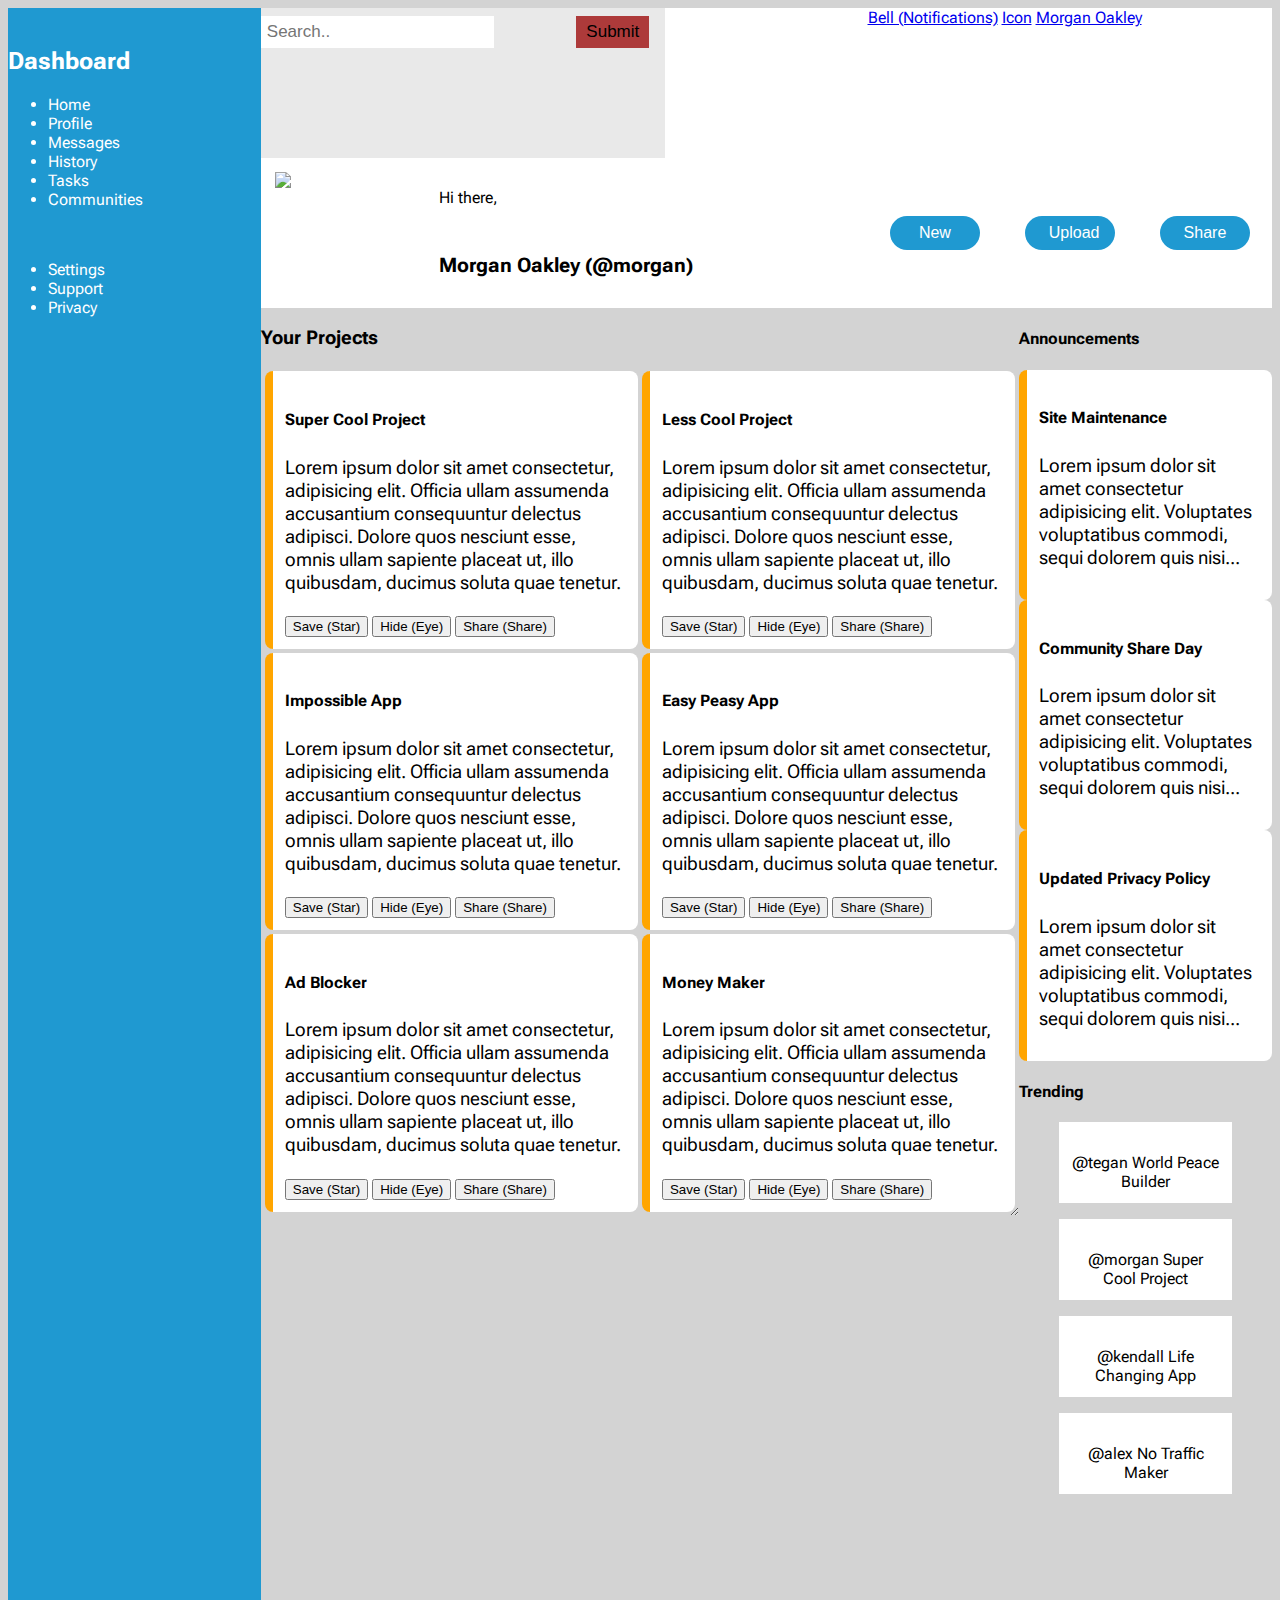
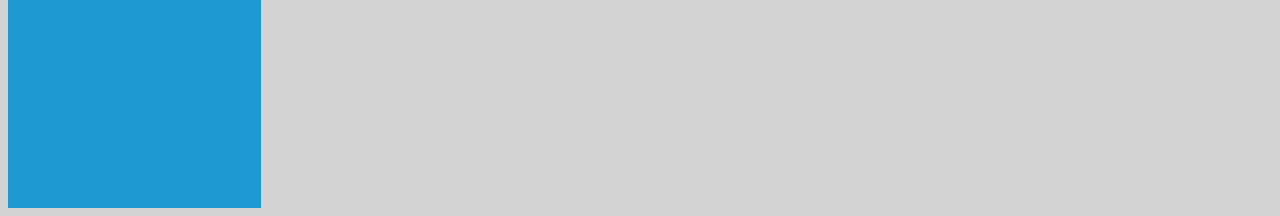
==== index.html @ 042ccbe4 "Add colors, some more grid placement, start final placement on header" ====
<!DOCTYPE html>
<html lang="en">
<head>
    <meta charset="UTF-8">
    <meta http-equiv="X-UA-Compatible" content="IE=edge">
    <meta name="viewport" content="width=device-width, initial-scale=1.0">
    <title>Document</title>
    <link rel="stylesheet" href="index.css">
</head>
<body class="container">
    <!-- <div class="container"> -->
        <nav class="nav nav-area">
            <img src="">
            <h2>Dashboard</h2>
            <ul>
                <li>Home</li>
                <li>Profile</li>
                <li>Messages</li>
                <li>History</li>
                <li>Tasks</li>
                <li>Communities</li>
            </ul>
            <br>
            <ul>
                <li>Settings</li>
                <li>Support</li>
                <li>Privacy</li>
            </ul>

        </nav>
        <header class="header-area">
                <div class="searchbar">
                    <form action="/action_page.php">
                        <input type="text" placeholder="Search.." name="search">
                        <button type="submit">Submit</button>
                    </form>
                </div>
                <div class="top-links">
                    <a class="active bell" href="#home">Bell (Notifications)</a>
                    <a class="profile-icon" href="#profile">Icon</a>
                    <a class="profile-name" href="#profile">Morgan Oakley</a>
                </div>
                <div class="user-info">
                    <img id="profile-pic" src="https://encrypted-tbn0.gstatic.com/images?q=tbn:ANd9GcRO4R8NUhWy8g_R76u5MQ1k25VVICcynHOOkg&usqp=CAU">
                    <p>Hi there,</p>
                    <h1>Morgan Oakley (@morgan)</h1>
                </div>
                <div class="post-buttons">
                    <button type="button" class="user-button">New</button>
                    <button type="button" class="user-button">Upload</button>
                    <button type="button" class="user-button">Share</button>
                </div>
        </header>
        <main class="main-area" >
            <h3>Your Projects</h3>
            <section class="projects-area">
                <article>
                    <h5>Super Cool Project</h5>
                    <p>Lorem ipsum dolor sit amet consectetur, adipisicing elit. Officia ullam 
                        assumenda accusantium consequuntur delectus adipisci. Dolore quos nesciunt 
                        esse, omnis ullam sapiente placeat ut, illo quibusdam, ducimus 
                        soluta quae tenetur.</p>
                        <div class="project-buttons">
                            <button type="button" class="save-button">Save (Star)</button>
                            <button type="button" class="hide-button">Hide (Eye)</button>
                            <button type="button" class="share-button">Share (Share)</button>
                        </div>
                </article> 
                <article>
                    <h5>Less Cool Project</h5>
                    <p>Lorem ipsum dolor sit amet consectetur, adipisicing elit. Officia ullam 
                        assumenda accusantium consequuntur delectus adipisci. Dolore quos nesciunt 
                        esse, omnis ullam sapiente placeat ut, illo quibusdam, ducimus 
                        soluta quae tenetur.</p>
                        <div class="project-buttons">
                            <button type="button" class="save-button">Save (Star)</button>
                            <button type="button" class="hide-button">Hide (Eye)</button>
                            <button type="button" class="share-button">Share (Share)</button>
                        </div>
                </article> 
                <article>
                    <h5>Impossible App</h5>
                    <p>Lorem ipsum dolor sit amet consectetur, adipisicing elit. Officia ullam 
                        assumenda accusantium consequuntur delectus adipisci. Dolore quos nesciunt 
                        esse, omnis ullam sapiente placeat ut, illo quibusdam, ducimus 
                        soluta quae tenetur.</p>
                        <div class="project-buttons">
                            <button type="button" class="save-button">Save (Star)</button>
                            <button type="button" class="hide-button">Hide (Eye)</button>
                            <button type="button" class="share-button">Share (Share)</button>
                        </div>
                </article> 
                <article>
                    <h5>Easy Peasy App</h5>
                    <p>Lorem ipsum dolor sit amet consectetur, adipisicing elit. Officia ullam 
                        assumenda accusantium consequuntur delectus adipisci. Dolore quos nesciunt 
                        esse, omnis ullam sapiente placeat ut, illo quibusdam, ducimus 
                        soluta quae tenetur.</p>
                        <div class="project-buttons">
                            <button type="button" class="save-button">Save (Star)</button>
                            <button type="button" class="hide-button">Hide (Eye)</button>
                            <button type="button" class="share-button">Share (Share)</button>
                        </div>
                </article> 
                <article>
                    <h5>Ad Blocker</h5>
                    <p>Lorem ipsum dolor sit amet consectetur, adipisicing elit. Officia ullam 
                        assumenda accusantium consequuntur delectus adipisci. Dolore quos nesciunt 
                        esse, omnis ullam sapiente placeat ut, illo quibusdam, ducimus 
                        soluta quae tenetur.</p>
                        <div class="project-buttons">
                            <button type="button" class="save-button">Save (Star)</button>
                            <button type="button" class="hide-button">Hide (Eye)</button>
                            <button type="button" class="share-button">Share (Share)</button>
                        </div>
                </article> 
                <article>
                    <h5>Money Maker</h5>
                    <p>Lorem ipsum dolor sit amet consectetur, adipisicing elit. Officia ullam 
                        assumenda accusantium consequuntur delectus adipisci. Dolore quos nesciunt 
                        esse, omnis ullam sapiente placeat ut, illo quibusdam, ducimus 
                        soluta quae tenetur.</p>
                        <div class="project-buttons">
                            <button type="button" class="save-button">Save (Star)</button>
                            <button type="button" class="hide-button">Hide (Eye)</button>
                            <button type="button" class="share-button">Share (Share)</button>
                        </div>
                </article> 
            </section>
        </main>
        <section class="media-area">
            <h4>Announcements</h4>
            <section class="announcements-area">
                <article>
                    <h5>Site Maintenance</h5>
                    <p>Lorem ipsum dolor sit amet consectetur adipisicing elit. 
                        Voluptates voluptatibus commodi, sequi dolorem quis nisi...</p>
                </article>
                <article>
                    <h5>Community Share Day</h5>
                    <p>Lorem ipsum dolor sit amet consectetur adipisicing elit. 
                        Voluptates voluptatibus commodi, sequi dolorem quis nisi...</p>
                </article>
                <article>
                    <h5>Updated Privacy Policy</h5>
                    <p>Lorem ipsum dolor sit amet consectetur adipisicing elit. 
                        Voluptates voluptatibus commodi, sequi dolorem quis nisi...</p>
                </article>
            </section>
            <h4>Trending</h4>
            <section class="trending-area">
                <figure>
                    <img src="https://hips.hearstapps.com/hmg-prod/images/dog-puppy-on-garden-royalty-free-image-1586966191.jpg?crop=0.752xw:1.00xh;0.175xw,0&resize=1200:*" alt="" style="width:50%">
                    <figcaption>@tegan World Peace Builder</figcaption>
                </figure>
                <figure>
                    <img src="https://hips.hearstapps.com/hmg-prod/images/dog-puppy-on-garden-royalty-free-image-1586966191.jpg?crop=0.752xw:1.00xh;0.175xw,0&resize=1200:*" alt="" style="width:50%">
                    <figcaption>@morgan Super Cool Project</figcaption>
                </figure>
                <figure>
                    <img src="https://hips.hearstapps.com/hmg-prod/images/dog-puppy-on-garden-royalty-free-image-1586966191.jpg?crop=0.752xw:1.00xh;0.175xw,0&resize=1200:*" alt="" style="width:50%">
                    <figcaption>@kendall Life Changing App</figcaption>
                </figure>
                <figure>
                    <img src="https://hips.hearstapps.com/hmg-prod/images/dog-puppy-on-garden-royalty-free-image-1586966191.jpg?crop=0.752xw:1.00xh;0.175xw,0&resize=1200:*" alt="" style="width:50%">
                    <figcaption>@alex No Traffic Maker</figcaption>
                </figure>
            </section>
        </section>
    <!-- </div> -->
    <!--Step 3: Nesting

    Taking it one section at a time, begin nesting child elements under the 
    parent elements in the HTML. 
    Remember that you can keep making grid containers within grid containers.
    In the searchbar, use more grids to lay out the navigation and branding sections.
    In the header, use more grids to lay out the search bar, user info and buttons.
    For the main-content, use more grids to lay out the projects, announcements and 
    trending items.
    Fill out some dummy content and placeholder images so you can position all of 
    your grid items.

Step 4: Gather Assets

    Once you have your grid layout complete you can either recreate the dashboard 
    example above or style your own design.
    Check out some color palettes from Tailwind.
    All of the icons and more can be downloaded as SVGs from Material Design Icons.
    Choose your own fonts! The design example uses Roboto, which is available with 
    Google fonts.

Step 5: Some Tips!

    When building the layout, apply background colors or borders to your 
    containers to help you visualize your grid.
    It’s up to you whether to use pixels, fr units or both for your grid tracks.
    This project does not have to be responsive, but if you’d like to you 
    can expand or shrink the project cards section when resizing the browser window.
    You don’t have to make a pixel perfect match with the design example. Consider this an 
    opportunity to practice your CSS skills with your own designs.
    Don’t forget to push your finished dashboard to GitHub. Use GitHub Pages 
    to publish it to the world!
-->
</body>
</html>
---- index.css ----
@import url('https://fonts.googleapis.com/css2?family=Roboto+Flex:wght@300&display=swap');

body {
    font-family: 'Roboto Flex', sans-serif;
    background-color: lightgrey;
}

.container {
    display: grid; /*inline-grid?*/
    grid-template: repeat(6, 1fr) / repeat(5, 1fr)
  }

.nav-area {
    background-color: rgb(31, 153, 209); 
    color: white;
    grid-column-start: 1;
    grid-column-end: 2;
    grid-row-start: 1;
    grid-row-end: 7;
}

.header-area {
    background-color: white;
    grid-column-start: 2;
    grid-column-end: 6;
    grid-row-start: 1;
    grid-row-end: 2;
    display: grid;
    grid-template: repeat(2, 150px) / repeat(5, 1fr)
}
.searchbar {
    grid-column-start: 1;
    grid-column-end: 3;
    grid-row-start: 1;
    grid-row-end: 2;
}

.top-links {
    grid-column-start: 4;
    grid-column-end: 6;
    grid-row-start: 1;
    grid-row-end: 2;
}

.user-info {
    grid-column-start: 1;
    grid-column-end: 4;
    grid-row-start: 2;
    grid-row-end: 3;
    gap: 14px;
    padding: 14px;
    display: inline-grid;
    grid-template: 1fr 1fr / 1fr 4fr
}

#profile-pic {
    width: 150px;
    height: auto;
    grid-row-start: 1;
    grid-row-end: 3
}

/* .user-info p {
    grid-column-start: 2;
    grid-row-end: 2
} */

h1 {
    font-size: 20px;
    grid-column-start: 2;
}

.post-buttons {
    display: grid;
    grid-template-columns: repeat(3, 1fr);
    grid-template-rows: auto;
    justify-items: center;
    align-items: center;
    grid-column-start: 4;
    grid-column-end: 6;
    grid-row-start: 2;
    grid-row-end: 3;
}

.main-area {
    /* background-color: lavender; */
    grid-column-start: 2;
    grid-column-end: 5;
    grid-row-start: 2;
    grid-row-end: 7;
}

.projects-area {
    resize: both;
    overflow: auto;
    display: grid;
    gap: 4px;
    padding: 4px;
    grid-template-rows: repeat(3, 1fr);
    grid-template-columns: repeat(2, 1fr);
}

.media-area {
    /* background-color: teal; */
    grid-column-start: 5;
    grid-column-end: 6;
    grid-row-start: 2;
    grid-row-end: 7;
}
  
/* .announcements-area {
    background-color: crimson;
}

.trending-area {
    background-color: darkorange;
} */

.user-button {
    display: inline-block;
    background-color: rgb(31, 153, 209);
    color: white; 
    border: none;
    padding: 8px 24px;
    width: 90px;
    text-align: center;
    font-size: 16px;
    border-radius: 25px;
}

article {
    background-color: white;
    text-align: left;
    border-left: orange solid 8px;
    color: black;
    border-radius: 8px;
    font-size: 1.2rem;
    padding: 12px;
  }

figure {
    background-color: white;
    text-align: center;
    color: black;
    /* font-family: sans-serif; */
    font-size: 1rem;
    padding: 12px;
}

.searchbar {
    overflow: hidden;
    background-color: #e9e9e9;
  }
  
  
  /* .searchbar .search-container {
    float: right;
  } */
  
  .searchbar input[type=text] {
    padding: 6px;
    margin-top: 8px;
    font-size: 17px;
    border: none;
  }
  
  .searchbar button {
    float: right;
    padding: 6px 10px;
    margin-top: 8px;
    margin-right: 16px;
    background: #ad3a3a;
    font-size: 17px;
    border: none;
    cursor: pointer;
  }
  
  .searchbar button:hover {
    background: #ccc;
  }
  
  @media screen and (max-width: 600px) {
    .searchbar {
      float: none;
    }
    .searchbar input[type=text], .searchbar button {
      float: none;
      display: block;
      text-align: left;
      width: 100%;
      margin: 0;
      padding: 14px;
    }
    .searchbar input[type=text] {
      border: 1px solid #ccc;  
    }
  }
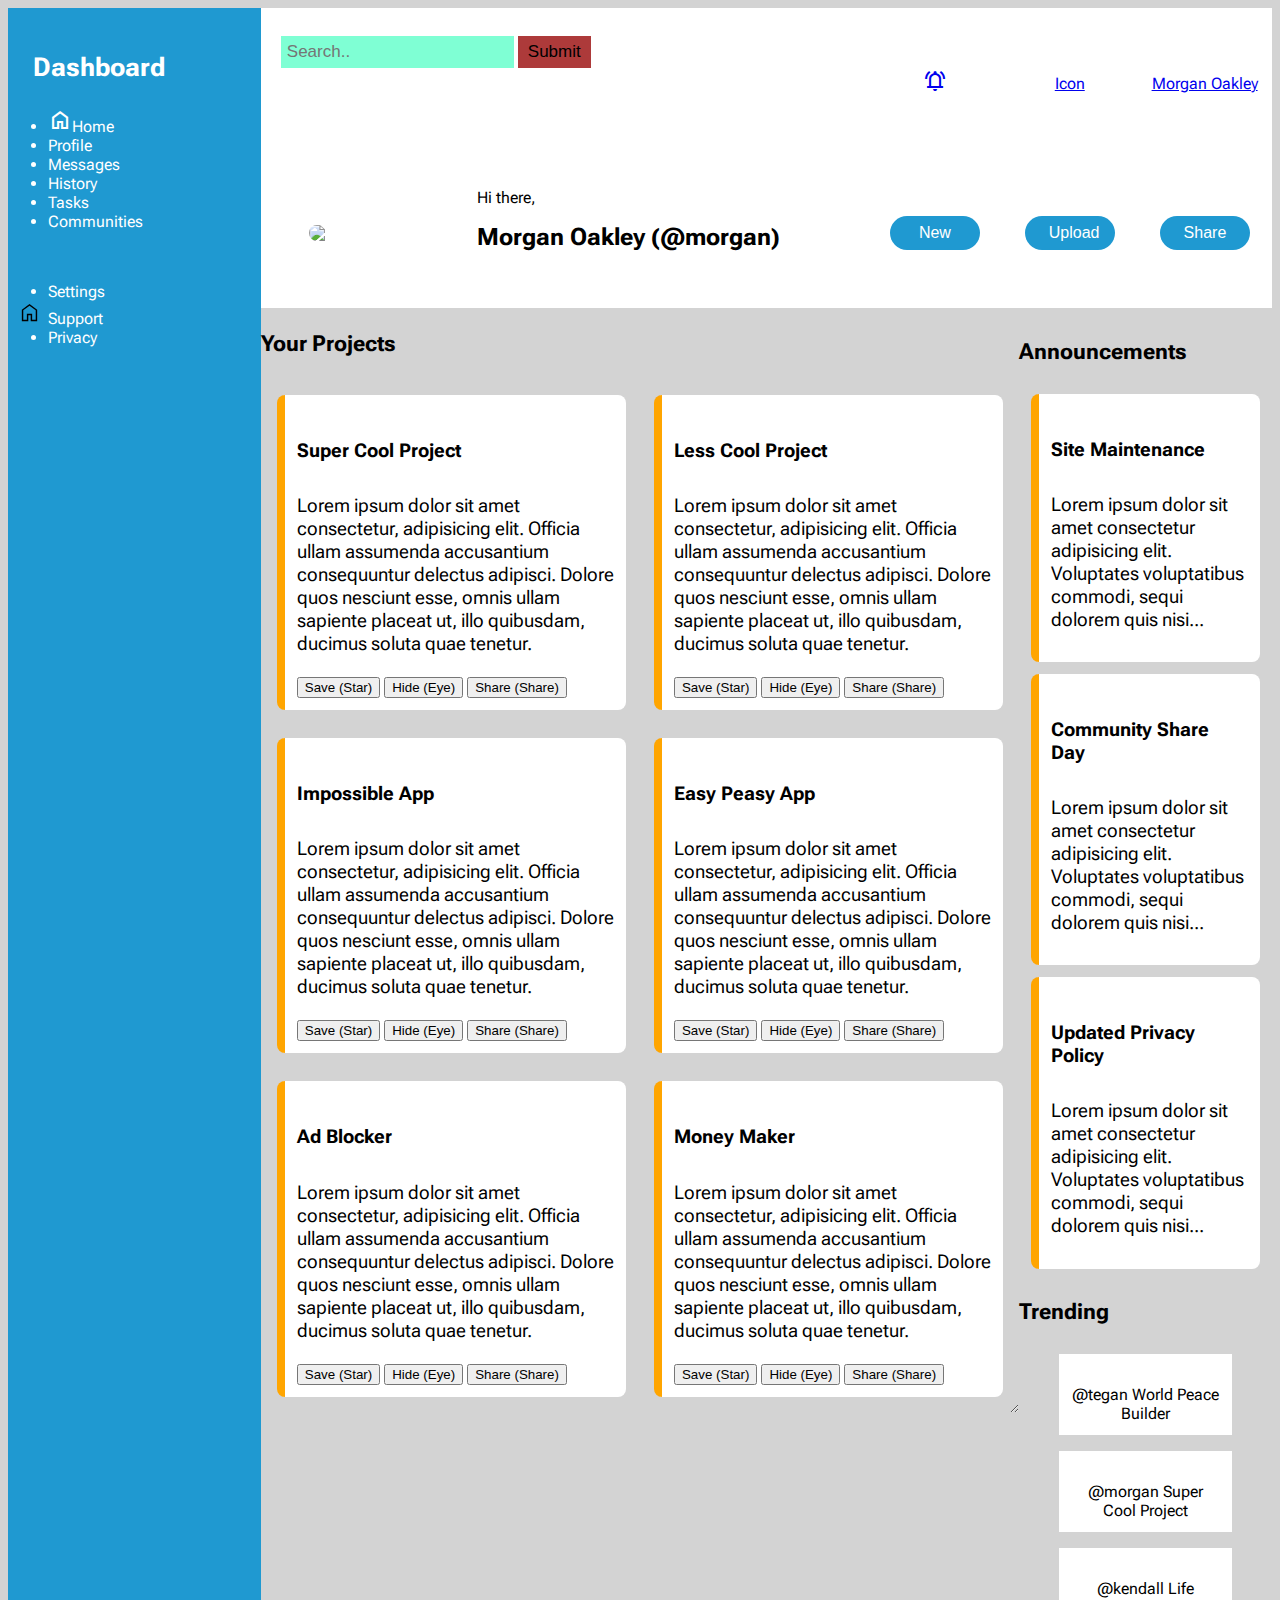
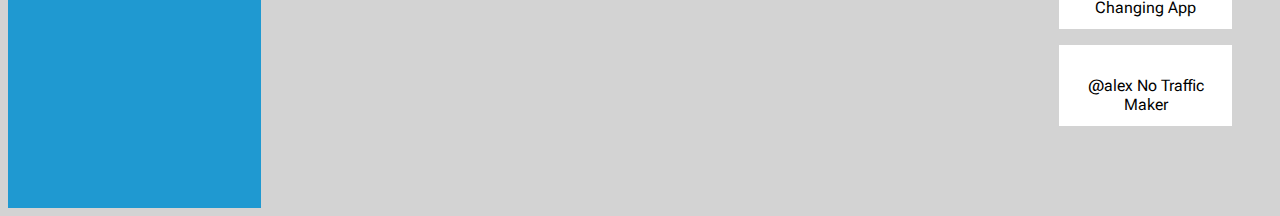
==== commit 6b34b4cd: "Finalize header layout, begin adding icons" ====
--- a/index.html
+++ b/index.html
@@ -6,14 +6,17 @@
     <meta name="viewport" content="width=device-width, initial-scale=1.0">
     <title>Document</title>
     <link rel="stylesheet" href="index.css">
+    <link rel="stylesheet" href="https://fonts.googleapis.com/css2?family=Material+Symbols+Outlined:opsz,wght,FILL,GRAD@48,400,1,0" />
 </head>
 <body class="container">
     <!-- <div class="container"> -->
         <nav class="nav nav-area">
             <img src="">
             <h2>Dashboard</h2>
-            <ul>
-                <li>Home</li>
+            <ul class="work">
+                <li><span class="material-symbols-outlined">
+                    home
+                    </span>Home</li>
                 <li>Profile</li>
                 <li>Messages</li>
                 <li>History</li>
@@ -21,7 +24,7 @@
                 <li>Communities</li>
             </ul>
             <br>
-            <ul>
+            <ul class="support">
                 <li>Settings</li>
                 <li>Support</li>
                 <li>Privacy</li>
@@ -29,27 +32,35 @@
 
         </nav>
         <header class="header-area">
+            <div class="top-header">
                 <div class="searchbar">
                     <form action="/action_page.php">
                         <input type="text" placeholder="Search.." name="search">
                         <button type="submit">Submit</button>
                     </form>
                 </div>
-                <div class="top-links">
-                    <a class="active bell" href="#home">Bell (Notifications)</a>
+                <div class="icons">
+                    <a class="active bell" href="#home"><span class="material-symbols-outlined">
+                        notifications_active
+                        </span></a>
                     <a class="profile-icon" href="#profile">Icon</a>
                     <a class="profile-name" href="#profile">Morgan Oakley</a>
                 </div>
+            </div>
+            <div class="bottom-header">
                 <div class="user-info">
                     <img id="profile-pic" src="https://encrypted-tbn0.gstatic.com/images?q=tbn:ANd9GcRO4R8NUhWy8g_R76u5MQ1k25VVICcynHOOkg&usqp=CAU">
-                    <p>Hi there,</p>
-                    <h1>Morgan Oakley (@morgan)</h1>
+                    <div class="greeting">
+                        <p>Hi there,</p>
+                        <h1>Morgan Oakley (@morgan)</h1>
+                    </div>
                 </div>
                 <div class="post-buttons">
                     <button type="button" class="user-button">New</button>
                     <button type="button" class="user-button">Upload</button>
                     <button type="button" class="user-button">Share</button>
                 </div>
+            </div>
         </header>
         <main class="main-area" >
             <h3>Your Projects</h3>
--- a/index.css
+++ b/index.css
@@ -1,93 +1,176 @@
 @import url('https://fonts.googleapis.com/css2?family=Roboto+Flex:wght@300&display=swap');
 
 body {
-    font-family: 'Roboto Flex', sans-serif;
-    background-color: lightgrey;
+  font-family: 'Roboto Flex', sans-serif;
+  background-color: lightgrey;
 }
 
 .container {
-    display: grid; /*inline-grid?*/
-    grid-template: repeat(6, 1fr) / repeat(5, 1fr)
+  display: grid; /*inline-grid?*/
+  grid-template: repeat(6, 1fr) / repeat(5, 1fr)
+}
+
+.nav-area {
+  background-color: rgb(31, 153, 209); 
+  color: white;
+  grid-column-start: 1;
+  grid-column-end: 2;
+  grid-row-start: 1;
+  grid-row-end: 7;
+}
+
+.work li:first-of-type {
+  list-style-type: disc;
+}
+
+.support li:nth-of-type(2) {
+  list-style-image: url("home_FILL0_wght400_GRAD0_opsz48.svg");
+}
+
+
+
+h2 {
+  font-size: 1.6rem;
+  padding: 10px;
+  margin: 15px;
+}
+
+
+.header-area {
+  background-color: white;
+  grid-column-start: 2;
+  grid-column-end: 6;
+  grid-row-start: 1;
+  grid-row-end: 2;
+  display: grid;
+  grid-template: repeat(2, 150px) / repeat(5, 1fr)
+}
+
+.top-header {
+  grid-column-start: 1;
+  grid-column-end: 6;
+  grid-row-start: 1;
+  grid-row-end: 2;
+  display: grid;
+  grid-template: 150px / 3fr 2fr
+}
+
+.searchbar {
+  grid-column-start: 1;
+  grid-column-end: 2;
+  grid-row-start: 1;
+  grid-row-end: 2;
+  padding: 20px;
+  overflow: hidden;
+ }
+
+.icons {
+  grid-column-start: 2;
+  grid-column-end: 3;
+  grid-row-start: 1;
+  grid-row-end: 2;
+  display: grid;
+  grid-template-columns: repeat(3, 1fr);
+  justify-items: center;
+  align-items: center;
+}
+
+.searchbar input[type=text] {
+  padding: 6px;
+  margin-top: 8px;
+  font-size: 17px;
+  background-color: aquamarine;
+  border: none;
+}
+
+.searchbar button {
+  padding: 6px 10px;
+  margin-top: 8px;
+  margin-right: 16px;
+  background: #ad3a3a;
+  font-size: 17px;
+  border: none;
+  cursor: pointer;
+}
+
+.searchbar button:hover {
+  background: #ccc;
+}
+
+@media screen and (max-width: 600px) {
+  .searchbar {
+    float: none;
   }
-
-.nav-area {
-    background-color: rgb(31, 153, 209); 
-    color: white;
-    grid-column-start: 1;
-    grid-column-end: 2;
-    grid-row-start: 1;
-    grid-row-end: 7;
-}
-
-.header-area {
-    background-color: white;
+  .searchbar input[type=text], .searchbar button {
+    float: none;
+    display: block;
+    text-align: left;
+    width: 100%;
+    margin: 0;
+    padding: 14px;
+  }
+  .searchbar input[type=text] {
+    border: 1px solid #ccc;  
+  }
+}
+
+.bottom-header {
+  grid-column-start: 1;
+  grid-column-end: 6;
+  grid-row-start: 2;
+  grid-row-end: 3;
+  display: grid;
+  grid-template: 150px / 3fr 2fr
+}
+
+.user-info {
+  grid-column-start: 1;
+  grid-column-end: 2;
+  grid-row-start: 1;
+  grid-row-end: 2;
+  gap: 14px;
+  padding: 14px;
+  display: inline-grid;
+  grid-template: 1fr / 1fr 2fr
+}
+
+#profile-pic {
+  justify-self: center;
+  align-self: center;
+  width: 120px;
+  height: auto;
+  border-radius: 60px;
+}
+
+.greeting {
+  grid-column-start: 2;
+}
+
+h1 {
+    font-size: 1.5rem;
     grid-column-start: 2;
-    grid-column-end: 6;
-    grid-row-start: 1;
-    grid-row-end: 2;
-    display: grid;
-    grid-template: repeat(2, 150px) / repeat(5, 1fr)
-}
-.searchbar {
-    grid-column-start: 1;
-    grid-column-end: 3;
-    grid-row-start: 1;
-    grid-row-end: 2;
-}
-
-.top-links {
-    grid-column-start: 4;
-    grid-column-end: 6;
-    grid-row-start: 1;
-    grid-row-end: 2;
-}
-
-.user-info {
-    grid-column-start: 1;
-    grid-column-end: 4;
-    grid-row-start: 2;
-    grid-row-end: 3;
-    gap: 14px;
-    padding: 14px;
-    display: inline-grid;
-    grid-template: 1fr 1fr / 1fr 4fr
-}
-
-#profile-pic {
-    width: 150px;
-    height: auto;
-    grid-row-start: 1;
-    grid-row-end: 3
-}
-
-/* .user-info p {
-    grid-column-start: 2;
-    grid-row-end: 2
-} */
-
-h1 {
-    font-size: 20px;
-    grid-column-start: 2;
 }
 
 .post-buttons {
-    display: grid;
-    grid-template-columns: repeat(3, 1fr);
-    grid-template-rows: auto;
-    justify-items: center;
-    align-items: center;
-    grid-column-start: 4;
-    grid-column-end: 6;
-    grid-row-start: 2;
-    grid-row-end: 3;
+  grid-column-start: 2;
+  grid-column-end: 3;
+  grid-row-start: 1;
+  grid-row-end: 2;
+  display: grid;
+  grid-template-columns: repeat(3, 1fr);
+  justify-items: center;
+  align-items: center;
 }
 
 .main-area {
-    /* background-color: lavender; */
     grid-column-start: 2;
     grid-column-end: 5;
     grid-row-start: 2;
     grid-row-end: 7;
+}
+
+h3 {
+  font-size: 1.4rem;
 }
 
 .projects-area {
@@ -101,21 +184,12 @@
 }
 
 .media-area {
-    /* background-color: teal; */
     grid-column-start: 5;
     grid-column-end: 6;
     grid-row-start: 2;
     grid-row-end: 7;
 }
   
-/* .announcements-area {
-    background-color: crimson;
-}
-
-.trending-area {
-    background-color: darkorange;
-} */
-
 .user-button {
     display: inline-block;
     background-color: rgb(31, 153, 209);
@@ -136,62 +210,21 @@
     border-radius: 8px;
     font-size: 1.2rem;
     padding: 12px;
-  }
+    margin: 12px;
+}
+
+h5 {
+  font-size: 1.2rem;
+}
 
 figure {
     background-color: white;
     text-align: center;
     color: black;
-    /* font-family: sans-serif; */
     font-size: 1rem;
     padding: 12px;
 }
 
-.searchbar {
-    overflow: hidden;
-    background-color: #e9e9e9;
-  }
-  
-  
-  /* .searchbar .search-container {
-    float: right;
-  } */
-  
-  .searchbar input[type=text] {
-    padding: 6px;
-    margin-top: 8px;
-    font-size: 17px;
-    border: none;
-  }
-  
-  .searchbar button {
-    float: right;
-    padding: 6px 10px;
-    margin-top: 8px;
-    margin-right: 16px;
-    background: #ad3a3a;
-    font-size: 17px;
-    border: none;
-    cursor: pointer;
-  }
-  
-  .searchbar button:hover {
-    background: #ccc;
-  }
-  
-  @media screen and (max-width: 600px) {
-    .searchbar {
-      float: none;
-    }
-    .searchbar input[type=text], .searchbar button {
-      float: none;
-      display: block;
-      text-align: left;
-      width: 100%;
-      margin: 0;
-      padding: 14px;
-    }
-    .searchbar input[type=text] {
-      border: 1px solid #ccc;  
-    }
-  }+h4 {
+  font-size: 1.4rem;
+}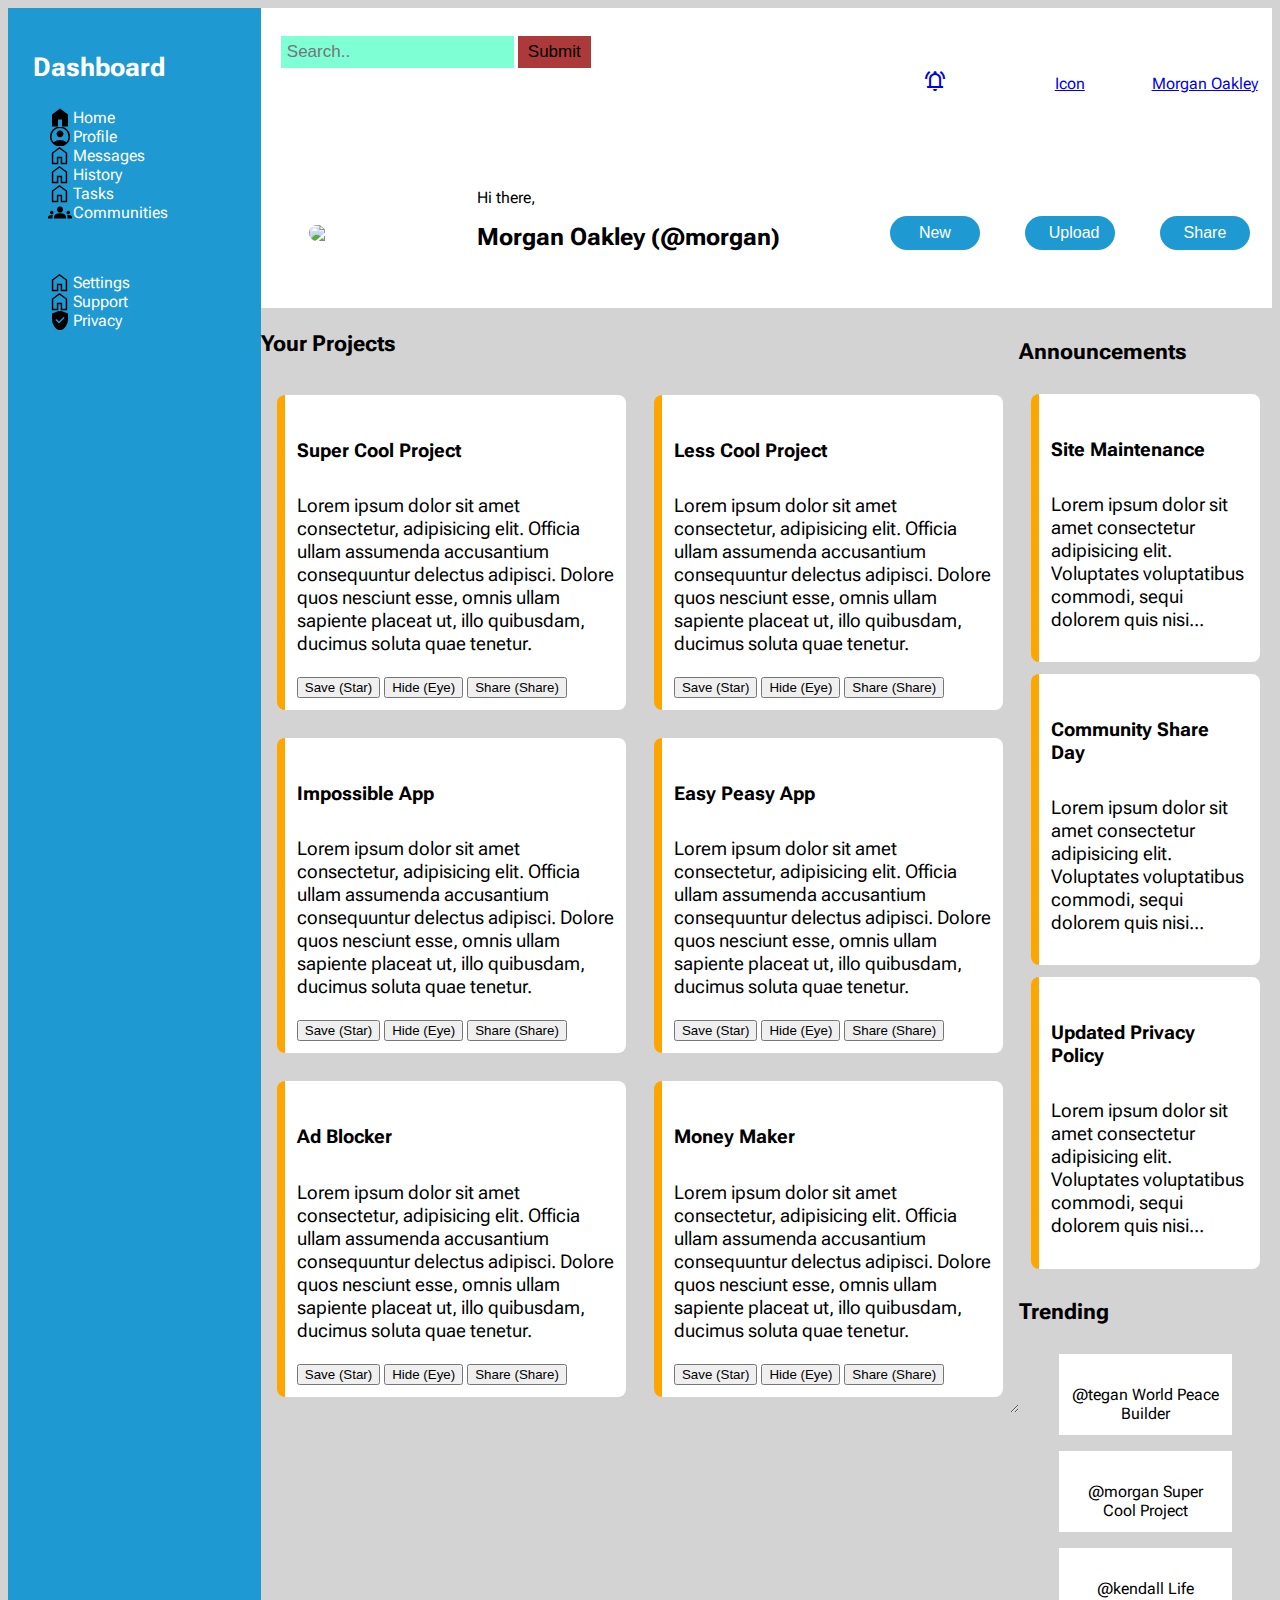
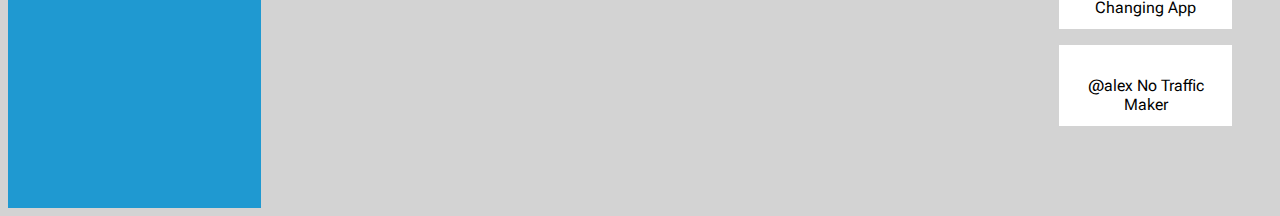
==== commit cfb75734: "Add icons for nav area" ====
--- a/index.html
+++ b/index.html
@@ -14,9 +14,7 @@
             <img src="">
             <h2>Dashboard</h2>
             <ul class="work">
-                <li><span class="material-symbols-outlined">
-                    home
-                    </span>Home</li>
+                <li>Home</li>
                 <li>Profile</li>
                 <li>Messages</li>
                 <li>History</li>
--- a/index.css
+++ b/index.css
@@ -19,15 +19,46 @@
   grid-row-end: 7;
 }
 
+li {
+  list-style-type: none;
+  padding-left: 25px;
+}
+
 .work li:first-of-type {
-  list-style-type: disc;
+  background: url("Assets/Home.svg") left center no-repeat;
+}
+
+.work li:nth-of-type(2) {
+  background: url("Assets/Account-Circle.svg") left center no-repeat;
+}
+
+.work li:nth-of-type(3) {
+  background: url("home_FILL0_wght400_GRAD0_opsz48.svg") left center no-repeat;
+}
+
+.work li:nth-of-type(4) {
+  background: url("home_FILL0_wght400_GRAD0_opsz48.svg") left center no-repeat;
+}
+
+.work li:nth-of-type(5) {
+  background: url("home_FILL0_wght400_GRAD0_opsz48.svg") left center no-repeat;
+}
+
+.work li:nth-of-type(6) {
+  background: url("Assets/Groups.svg") left center no-repeat;
+}
+
+.support li:first-of-type {
+  background: url("home_FILL0_wght400_GRAD0_opsz48.svg") left center no-repeat;
 }
 
 .support li:nth-of-type(2) {
-  list-style-image: url("home_FILL0_wght400_GRAD0_opsz48.svg");
-}
-
-
+  background: url("home_FILL0_wght400_GRAD0_opsz48.svg") left center no-repeat;
+}
+
+.support li:nth-of-type(3) {
+  background: url("Assets/Verified-User.svg") left center no-repeat;
+}
 
 h2 {
   font-size: 1.6rem;
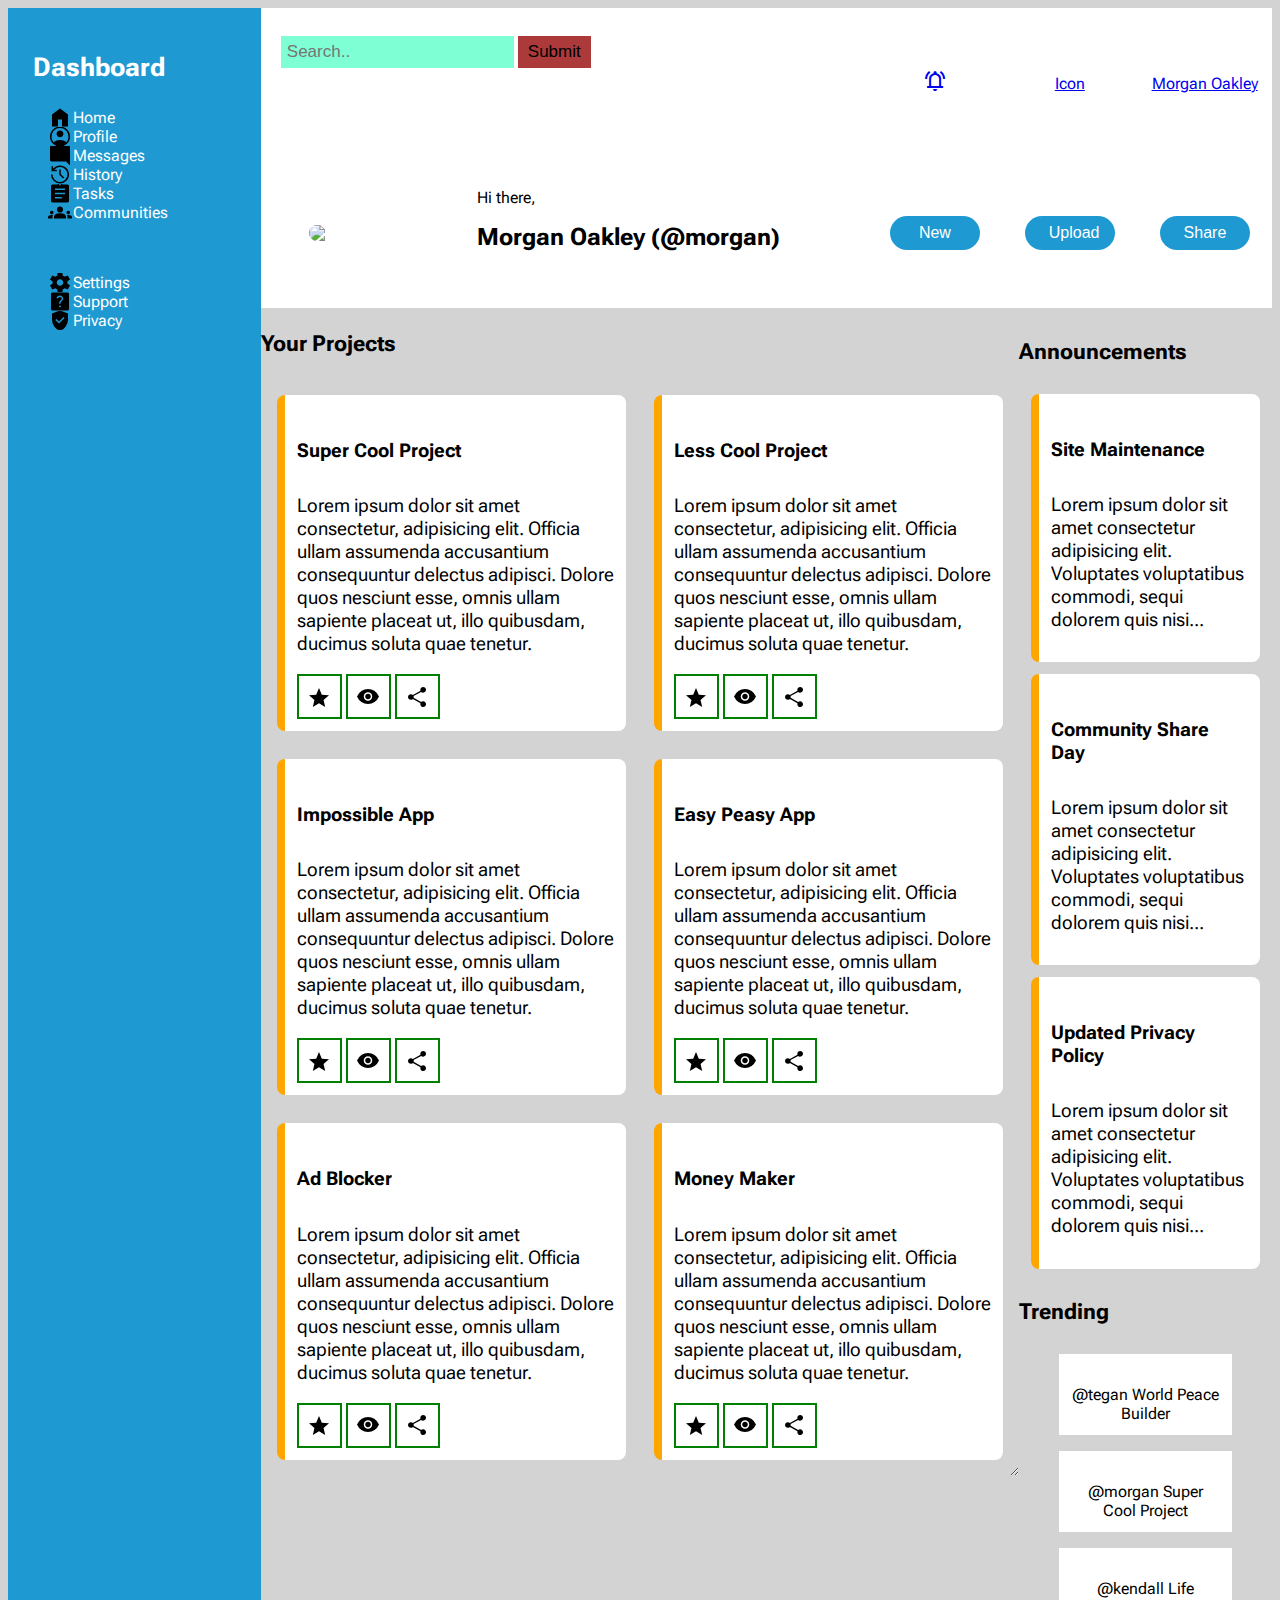
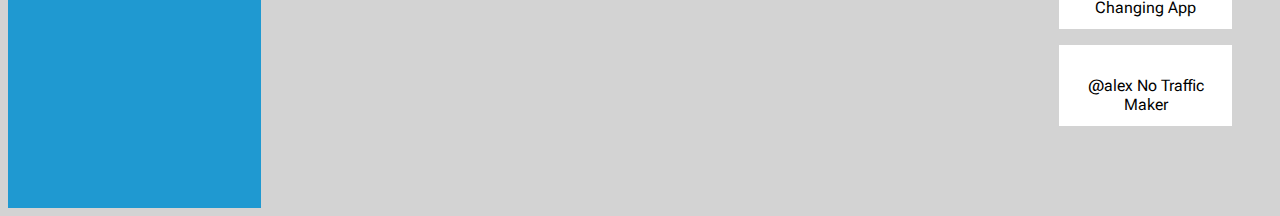
==== commit 0a3c301e: "Add all icons" ====
--- a/index.html
+++ b/index.html
@@ -70,9 +70,9 @@
                         esse, omnis ullam sapiente placeat ut, illo quibusdam, ducimus 
                         soluta quae tenetur.</p>
                         <div class="project-buttons">
-                            <button type="button" class="save-button">Save (Star)</button>
-                            <button type="button" class="hide-button">Hide (Eye)</button>
-                            <button type="button" class="share-button">Share (Share)</button>
+                            <button type="button" class="save-button"></button>
+                            <button type="button" class="hide-button"></button>
+                            <button type="button" class="share-button"></button>
                         </div>
                 </article> 
                 <article>
@@ -82,9 +82,9 @@
                         esse, omnis ullam sapiente placeat ut, illo quibusdam, ducimus 
                         soluta quae tenetur.</p>
                         <div class="project-buttons">
-                            <button type="button" class="save-button">Save (Star)</button>
-                            <button type="button" class="hide-button">Hide (Eye)</button>
-                            <button type="button" class="share-button">Share (Share)</button>
+                            <button type="button" class="save-button"></button>
+                            <button type="button" class="hide-button"></button>
+                            <button type="button" class="share-button"></button>
                         </div>
                 </article> 
                 <article>
@@ -94,9 +94,9 @@
                         esse, omnis ullam sapiente placeat ut, illo quibusdam, ducimus 
                         soluta quae tenetur.</p>
                         <div class="project-buttons">
-                            <button type="button" class="save-button">Save (Star)</button>
-                            <button type="button" class="hide-button">Hide (Eye)</button>
-                            <button type="button" class="share-button">Share (Share)</button>
+                            <button type="button" class="save-button"></button>
+                            <button type="button" class="hide-button"></button>
+                            <button type="button" class="share-button"></button>
                         </div>
                 </article> 
                 <article>
@@ -106,9 +106,9 @@
                         esse, omnis ullam sapiente placeat ut, illo quibusdam, ducimus 
                         soluta quae tenetur.</p>
                         <div class="project-buttons">
-                            <button type="button" class="save-button">Save (Star)</button>
-                            <button type="button" class="hide-button">Hide (Eye)</button>
-                            <button type="button" class="share-button">Share (Share)</button>
+                            <button type="button" class="save-button"></button>
+                            <button type="button" class="hide-button"></button>
+                            <button type="button" class="share-button"></button>
                         </div>
                 </article> 
                 <article>
@@ -118,9 +118,9 @@
                         esse, omnis ullam sapiente placeat ut, illo quibusdam, ducimus 
                         soluta quae tenetur.</p>
                         <div class="project-buttons">
-                            <button type="button" class="save-button">Save (Star)</button>
-                            <button type="button" class="hide-button">Hide (Eye)</button>
-                            <button type="button" class="share-button">Share (Share)</button>
+                            <button type="button" class="save-button"></button>
+                            <button type="button" class="hide-button"></button>
+                            <button type="button" class="share-button"></button>
                         </div>
                 </article> 
                 <article>
@@ -130,9 +130,9 @@
                         esse, omnis ullam sapiente placeat ut, illo quibusdam, ducimus 
                         soluta quae tenetur.</p>
                         <div class="project-buttons">
-                            <button type="button" class="save-button">Save (Star)</button>
-                            <button type="button" class="hide-button">Hide (Eye)</button>
-                            <button type="button" class="share-button">Share (Share)</button>
+                            <button type="button" class="save-button"></button>
+                            <button type="button" class="hide-button"></button>
+                            <button type="button" class="share-button"></button>
                         </div>
                 </article> 
             </section>
--- a/index.css
+++ b/index.css
@@ -33,15 +33,15 @@
 }
 
 .work li:nth-of-type(3) {
-  background: url("home_FILL0_wght400_GRAD0_opsz48.svg") left center no-repeat;
+  background: url("Assets/Messages.svg") left center no-repeat;
 }
 
 .work li:nth-of-type(4) {
-  background: url("home_FILL0_wght400_GRAD0_opsz48.svg") left center no-repeat;
+  background: url("Assets/History.svg") left center no-repeat;
 }
 
 .work li:nth-of-type(5) {
-  background: url("home_FILL0_wght400_GRAD0_opsz48.svg") left center no-repeat;
+  background: url("Assets/Assignment.svg") left center no-repeat;
 }
 
 .work li:nth-of-type(6) {
@@ -49,15 +49,40 @@
 }
 
 .support li:first-of-type {
-  background: url("home_FILL0_wght400_GRAD0_opsz48.svg") left center no-repeat;
+  background: url("Assets/Settings.svg") left center no-repeat;
 }
 
 .support li:nth-of-type(2) {
-  background: url("home_FILL0_wght400_GRAD0_opsz48.svg") left center no-repeat;
+  background: url("Assets/HelpCenter.svg") left center no-repeat;
 }
 
 .support li:nth-of-type(3) {
   background: url("Assets/Verified-User.svg") left center no-repeat;
+}
+
+.project-buttons > button {
+  border: green solid 2px;
+  padding: 20px;
+  width: 45px;
+  height: 45px;
+}
+
+.save-button {
+  background-color: rgb(31, 153, 209);
+  color: white; 
+  background: url("Assets/Star.svg") center no-repeat;
+}
+
+.hide-button {
+  background-color: rgb(31, 153, 209);
+  color: white; 
+  background: url("Assets/Eye.svg") center no-repeat;
+}
+
+.share-button {
+  background-color: rgb(31, 153, 209);
+  color: white; 
+  background: url("Assets/Share1.svg") center no-repeat;
 }
 
 h2 {
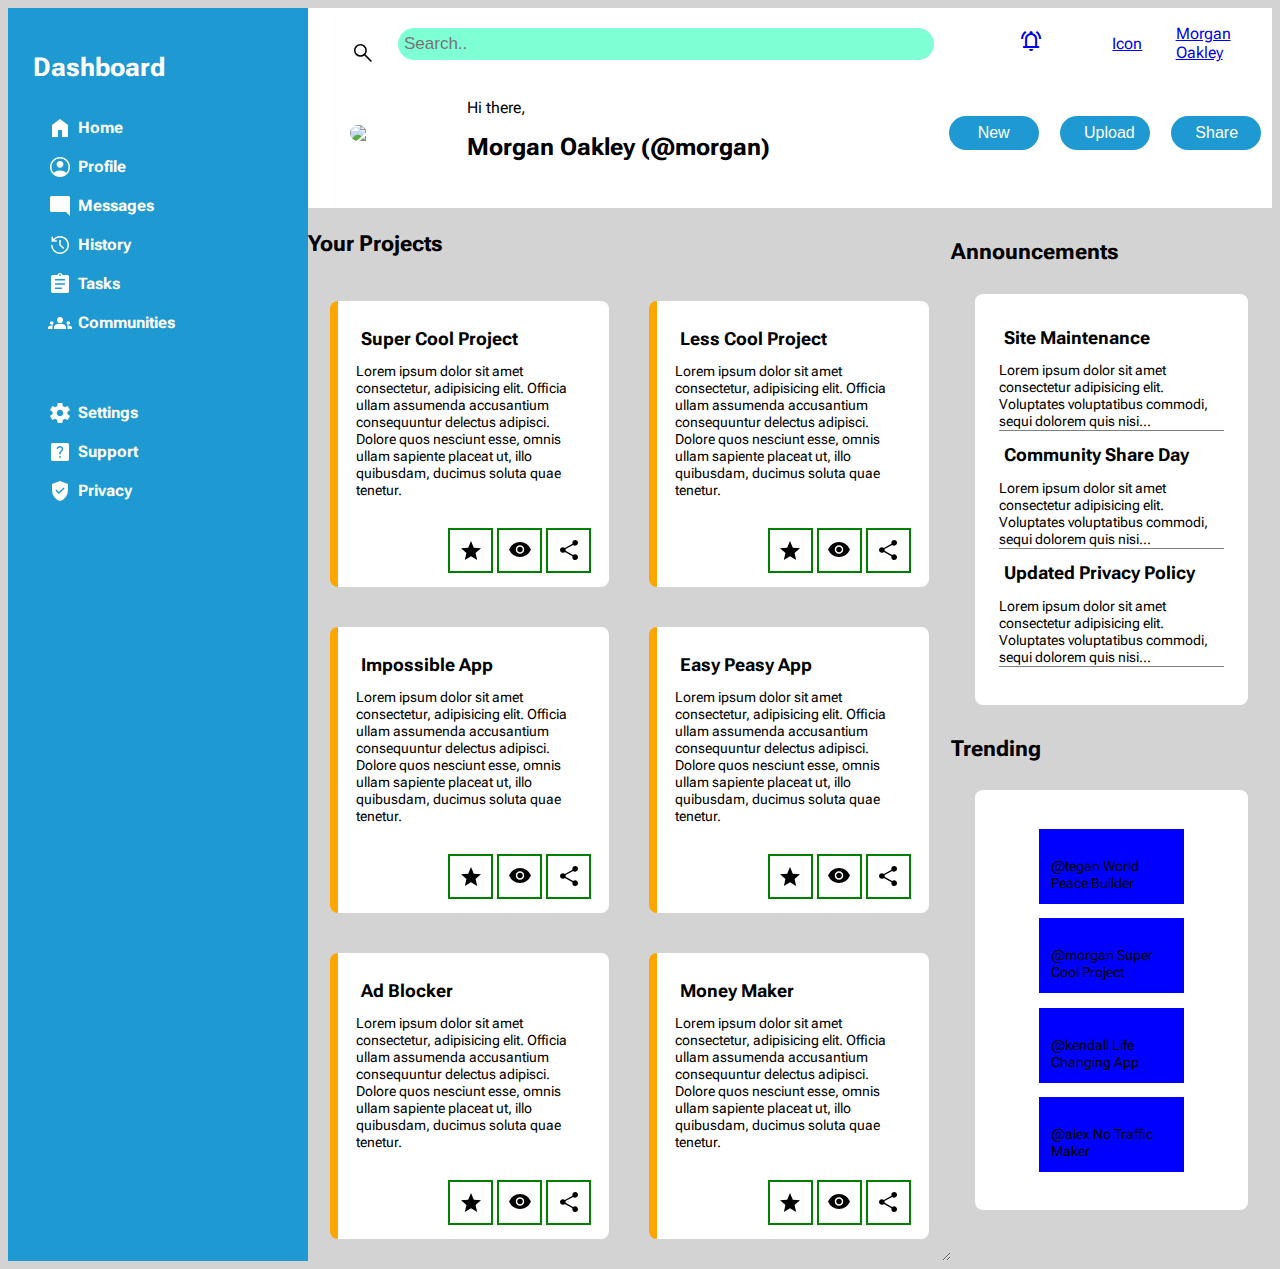
==== commit d908426d: "Format Dashboard, Header, and Announcements" ====
--- a/index.html
+++ b/index.html
@@ -34,7 +34,7 @@
                 <div class="searchbar">
                     <form action="/action_page.php">
                         <input type="text" placeholder="Search.." name="search">
-                        <button type="submit">Submit</button>
+                        <button type="submit"></button>
                     </form>
                 </div>
                 <div class="icons">
@@ -140,21 +140,15 @@
         <section class="media-area">
             <h4>Announcements</h4>
             <section class="announcements-area">
-                <article>
                     <h5>Site Maintenance</h5>
                     <p>Lorem ipsum dolor sit amet consectetur adipisicing elit. 
                         Voluptates voluptatibus commodi, sequi dolorem quis nisi...</p>
-                </article>
-                <article>
                     <h5>Community Share Day</h5>
                     <p>Lorem ipsum dolor sit amet consectetur adipisicing elit. 
                         Voluptates voluptatibus commodi, sequi dolorem quis nisi...</p>
-                </article>
-                <article>
                     <h5>Updated Privacy Policy</h5>
                     <p>Lorem ipsum dolor sit amet consectetur adipisicing elit. 
                         Voluptates voluptatibus commodi, sequi dolorem quis nisi...</p>
-                </article>
             </section>
             <h4>Trending</h4>
             <section class="trending-area">
@@ -179,15 +173,9 @@
     <!-- </div> -->
     <!--Step 3: Nesting
 
-    Taking it one section at a time, begin nesting child elements under the 
-    parent elements in the HTML. 
     Remember that you can keep making grid containers within grid containers.
     In the searchbar, use more grids to lay out the navigation and branding sections.
     In the header, use more grids to lay out the search bar, user info and buttons.
-    For the main-content, use more grids to lay out the projects, announcements and 
-    trending items.
-    Fill out some dummy content and placeholder images so you can position all of 
-    your grid items.
 
 Step 4: Gather Assets
 
@@ -195,8 +183,6 @@
     example above or style your own design.
     Check out some color palettes from Tailwind.
     All of the icons and more can be downloaded as SVGs from Material Design Icons.
-    Choose your own fonts! The design example uses Roboto, which is available with 
-    Google fonts.
 
 Step 5: Some Tips!
 
--- a/index.css
+++ b/index.css
@@ -7,21 +7,23 @@
 
 .container {
   display: grid; /*inline-grid?*/
-  grid-template: repeat(6, 1fr) / repeat(5, 1fr)
+  grid-template: 200px auto / 300px 2fr 1fr
+  /*repeat(6, 1fr) / repeat(5, 1fr)*/
 }
 
 .nav-area {
   background-color: rgb(31, 153, 209); 
   color: white;
-  grid-column-start: 1;
-  grid-column-end: 2;
-  grid-row-start: 1;
-  grid-row-end: 7;
+  /* grid-column-start: 1;
+  grid-column-end: 2; */
+  grid-row-start: 1;
+  grid-row-end: 3; 
 }
 
 li {
   list-style-type: none;
-  padding-left: 25px;
+  font-weight: bold;
+  padding: 10px 0px 10px 30px;
 }
 
 .work li:first-of-type {
@@ -58,6 +60,10 @@
 
 .support li:nth-of-type(3) {
   background: url("Assets/Verified-User.svg") left center no-repeat;
+}
+
+.project-buttons {
+  float: right;
 }
 
 .project-buttons > button {
@@ -95,20 +101,29 @@
 .header-area {
   background-color: white;
   grid-column-start: 2;
-  grid-column-end: 6;
-  grid-row-start: 1;
-  grid-row-end: 2;
-  display: grid;
-  grid-template: repeat(2, 150px) / repeat(5, 1fr)
+  grid-column-end: 4;
+  display: grid;
+  grid-template: 60px 140px / 3fr 2fr
 }
 
 .top-header {
   grid-column-start: 1;
-  grid-column-end: 6;
-  grid-row-start: 1;
-  grid-row-end: 2;
-  display: grid;
-  grid-template: 150px / 3fr 2fr
+  grid-column-end: 3;
+  grid-row-start: 1;
+  grid-row-end: 2;
+  display: grid;
+  grid-template: 70px / 7fr 3fr
+}
+
+.icons {
+  grid-column-start: 2;
+  grid-column-end: 3;
+  grid-row-start: 1;
+  grid-row-end: 2;
+  display: grid;
+  grid-template-columns: repeat(3, 1fr);
+  justify-items: center;
+  align-items: center;
 }
 
 .searchbar {
@@ -116,44 +131,36 @@
   grid-column-end: 2;
   grid-row-start: 1;
   grid-row-end: 2;
-  padding: 20px;
+  padding: 10px;
   overflow: hidden;
  }
 
-.icons {
-  grid-column-start: 2;
-  grid-column-end: 3;
-  grid-row-start: 1;
-  grid-row-end: 2;
-  display: grid;
-  grid-template-columns: repeat(3, 1fr);
-  justify-items: center;
-  align-items: center;
-}
-
 .searchbar input[type=text] {
   padding: 6px;
-  margin-top: 8px;
+  margin-top: 10px;
   font-size: 17px;
+  width: 80%;
   background-color: aquamarine;
   border: none;
+  border-radius: 20px;
 }
 
 .searchbar button {
-  padding: 6px 10px;
-  margin-top: 8px;
-  margin-right: 16px;
-  background: #ad3a3a;
-  font-size: 17px;
-  border: none;
+  border: none;
+  padding: 0px;
+  width: 50px;
+  height: 50px;
+  margin: 10px 10px 10px 20px;
+  background: url("Assets/Search.svg") center no-repeat;
   cursor: pointer;
+  float: left;
 }
 
 .searchbar button:hover {
   background: #ccc;
 }
 
-@media screen and (max-width: 600px) {
+/* @media screen and (max-width: 600px) {
   .searchbar {
     float: none;
   }
@@ -168,15 +175,15 @@
   .searchbar input[type=text] {
     border: 1px solid #ccc;  
   }
-}
+} */
 
 .bottom-header {
   grid-column-start: 1;
-  grid-column-end: 6;
+  grid-column-end: 3;
   grid-row-start: 2;
   grid-row-end: 3;
   display: grid;
-  grid-template: 150px / 3fr 2fr
+  grid-template: 130px / auto auto auto
 }
 
 .user-info {
@@ -187,15 +194,16 @@
   gap: 14px;
   padding: 14px;
   display: inline-grid;
-  grid-template: 1fr / 1fr 2fr
+  grid-template: 1fr / 1fr 3fr
 }
 
 #profile-pic {
   justify-self: center;
   align-self: center;
-  width: 120px;
+  width: 95px;
   height: auto;
   border-radius: 60px;
+  margin-left: 20px;
 }
 
 .greeting {
@@ -203,13 +211,12 @@
 }
 
 h1 {
-    font-size: 1.5rem;
-    grid-column-start: 2;
+  font-size: 1.5rem;
 }
 
 .post-buttons {
-  grid-column-start: 2;
-  grid-column-end: 3;
+  grid-column-start: 3;
+  grid-column-end: 4;
   grid-row-start: 1;
   grid-row-end: 2;
   display: grid;
@@ -218,67 +225,101 @@
   align-items: center;
 }
 
-.main-area {
+/* .main-area {
     grid-column-start: 2;
     grid-column-end: 5;
     grid-row-start: 2;
     grid-row-end: 7;
-}
+} */
 
 h3 {
   font-size: 1.4rem;
 }
 
 .projects-area {
-    resize: both;
-    overflow: auto;
-    display: grid;
-    gap: 4px;
-    padding: 4px;
-    grid-template-rows: repeat(3, 1fr);
-    grid-template-columns: repeat(2, 1fr);
-}
-
-.media-area {
-    grid-column-start: 5;
-    grid-column-end: 6;
-    grid-row-start: 2;
-    grid-row-end: 7;
-}
+  resize: both;
+  overflow: auto;
+  display: grid;
+  gap: 4px;
+  padding: 4px;
+  grid-template-rows: repeat(3, 1fr);
+  grid-template-columns: repeat(2, 1fr);
+}
+
+/* .media-area {
+  grid-column-start: 4;
+  grid-column-end: 6;
+  grid-row-start: 2;
+  grid-row-end: 3;
+} */
   
 .user-button {
-    display: inline-block;
-    background-color: rgb(31, 153, 209);
-    color: white; 
-    border: none;
-    padding: 8px 24px;
-    width: 90px;
-    text-align: center;
-    font-size: 16px;
-    border-radius: 25px;
+  display: inline-block;
+  background-color: rgb(31, 153, 209);
+  color: white; 
+  border: none;
+  padding: 8px 24px;
+  width: 90px;
+  text-align: center;
+  font-size: 16px;
+  border-radius: 25px;
 }
 
 article {
-    background-color: white;
-    text-align: left;
-    border-left: orange solid 8px;
-    color: black;
-    border-radius: 8px;
-    font-size: 1.2rem;
-    padding: 12px;
-    margin: 12px;
+  background-color: white;
+  text-align: left;
+  border-left: orange solid 8px;
+  color: black;
+  border-radius: 8px;
+  font-size: 1.1rem;
+  padding: 18px;
+  margin: 18px;
+  height: 250px;
+}
+
+article > p {
+  font-size: 0.9rem;
+  height: 150px;
+  overflow: scroll;
 }
 
 h5 {
-  font-size: 1.2rem;
+  margin: 10px 5px 5px;
+  font-size: 1.1rem;
+  font-weight: bold;
+}
+
+.announcements-area {
+  background-color: white;
+  text-align: left;
+  border: none;
+  color: black;
+  border-radius: 8px;
+  font-size: 0.9rem;
+  padding: 24px;
+  margin: 24px;
+  /* height: 250px; */
+}
+
+.announcements-area > p {
+  border-bottom: solid 1px gray;
+}
+
+.trending-area {
+  background-color: white;
+  text-align: left;
+  border: none;
+  color: black;
+  border-radius: 8px;
+  font-size: 0.9rem;
+  padding: 24px;
+  margin: 24px;
+  /* height: 250px; */
 }
 
 figure {
-    background-color: white;
-    text-align: center;
-    color: black;
-    font-size: 1rem;
-    padding: 12px;
+  background-color: blue;
+  padding: 12px;
 }
 
 h4 {
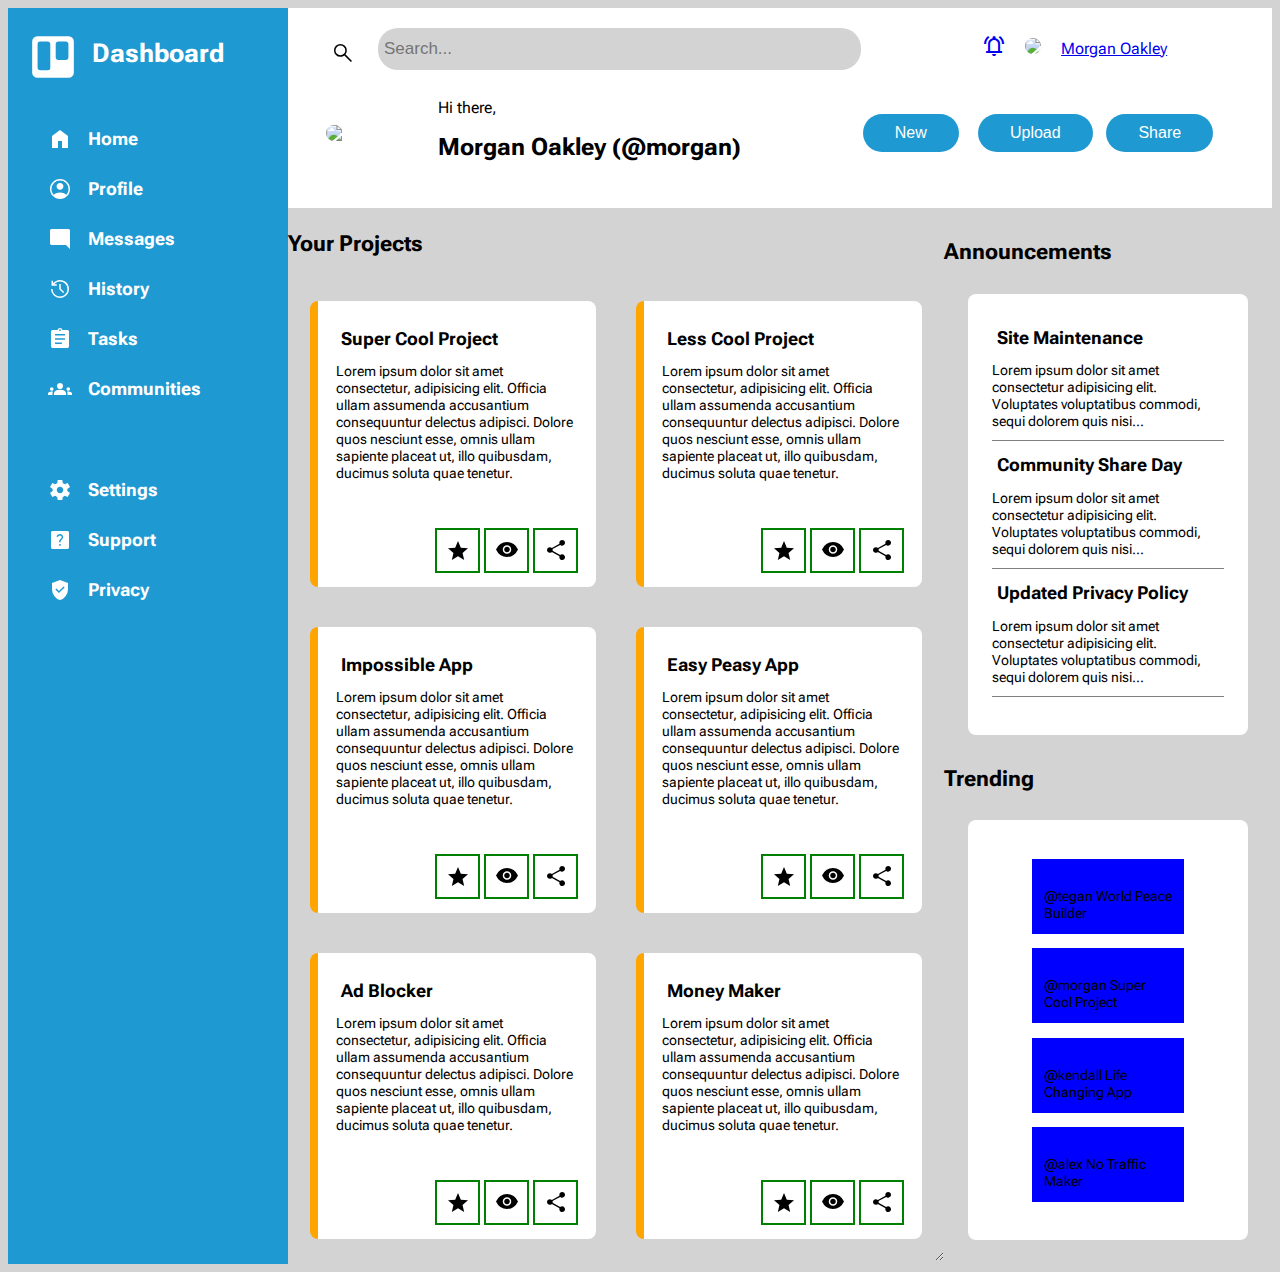
==== commit 4fa4e817: "Finalize Nav, adjust searchbar + icons + user buttons, make separate css files" ====
--- a/index.html
+++ b/index.html
@@ -6,12 +6,13 @@
     <meta name="viewport" content="width=device-width, initial-scale=1.0">
     <title>Document</title>
     <link rel="stylesheet" href="index.css">
+    <link rel="stylesheet" href="lists+buttons.css">
+    <link rel="stylesheet" href="articles+figures.css">
     <link rel="stylesheet" href="https://fonts.googleapis.com/css2?family=Material+Symbols+Outlined:opsz,wght,FILL,GRAD@48,400,1,0" />
 </head>
-<body class="container">
-    <!-- <div class="container"> -->
+<body >
         <nav class="nav nav-area">
-            <img src="">
+            <img class="trello" src="Assets/trello.svg">
             <h2>Dashboard</h2>
             <ul class="work">
                 <li>Home</li>
@@ -33,15 +34,16 @@
             <div class="top-header">
                 <div class="searchbar">
                     <form action="/action_page.php">
-                        <input type="text" placeholder="Search.." name="search">
                         <button type="submit"></button>
+                        <input type="text" placeholder="Search..." name="search">
+                        <!-- <button type="submit"></button> -->
                     </form>
                 </div>
                 <div class="icons">
                     <a class="active bell" href="#home"><span class="material-symbols-outlined">
                         notifications_active
                         </span></a>
-                    <a class="profile-icon" href="#profile">Icon</a>
+                    <a class="profile-icon" href="#profile"><img id="profile-pic2" src="https://encrypted-tbn0.gstatic.com/images?q=tbn:ANd9GcRO4R8NUhWy8g_R76u5MQ1k25VVICcynHOOkg&usqp=CAU"></a>
                     <a class="profile-name" href="#profile">Morgan Oakley</a>
                 </div>
             </div>
@@ -170,7 +172,6 @@
                 </figure>
             </section>
         </section>
-    <!-- </div> -->
     <!--Step 3: Nesting
 
     Remember that you can keep making grid containers within grid containers.
--- a/index.css
+++ b/index.css
@@ -1,103 +1,37 @@
 @import url('https://fonts.googleapis.com/css2?family=Roboto+Flex:wght@300&display=swap');
 
+/*The whole page*/
 body {
+  margin: none;
+  padding: none;
   font-family: 'Roboto Flex', sans-serif;
   background-color: lightgrey;
-}
-
-.container {
   display: grid; /*inline-grid?*/
-  grid-template: 200px auto / 300px 2fr 1fr
-  /*repeat(6, 1fr) / repeat(5, 1fr)*/
-}
-
+  grid-template: 200px auto / 280px 2fr 1fr
+}
+
+/*Navigation area on the side*/
 .nav-area {
   background-color: rgb(31, 153, 209); 
   color: white;
-  /* grid-column-start: 1;
-  grid-column-end: 2; */
   grid-row-start: 1;
   grid-row-end: 3; 
-}
-
-li {
-  list-style-type: none;
-  font-weight: bold;
-  padding: 10px 0px 10px 30px;
-}
-
-.work li:first-of-type {
-  background: url("Assets/Home.svg") left center no-repeat;
-}
-
-.work li:nth-of-type(2) {
-  background: url("Assets/Account-Circle.svg") left center no-repeat;
-}
-
-.work li:nth-of-type(3) {
-  background: url("Assets/Messages.svg") left center no-repeat;
-}
-
-.work li:nth-of-type(4) {
-  background: url("Assets/History.svg") left center no-repeat;
-}
-
-.work li:nth-of-type(5) {
-  background: url("Assets/Assignment.svg") left center no-repeat;
-}
-
-.work li:nth-of-type(6) {
-  background: url("Assets/Groups.svg") left center no-repeat;
-}
-
-.support li:first-of-type {
-  background: url("Assets/Settings.svg") left center no-repeat;
-}
-
-.support li:nth-of-type(2) {
-  background: url("Assets/HelpCenter.svg") left center no-repeat;
-}
-
-.support li:nth-of-type(3) {
-  background: url("Assets/Verified-User.svg") left center no-repeat;
-}
-
-.project-buttons {
-  float: right;
-}
-
-.project-buttons > button {
-  border: green solid 2px;
-  padding: 20px;
-  width: 45px;
-  height: 45px;
-}
-
-.save-button {
-  background-color: rgb(31, 153, 209);
-  color: white; 
-  background: url("Assets/Star.svg") center no-repeat;
-}
-
-.hide-button {
-  background-color: rgb(31, 153, 209);
-  color: white; 
-  background: url("Assets/Eye.svg") center no-repeat;
-}
-
-.share-button {
-  background-color: rgb(31, 153, 209);
-  color: white; 
-  background: url("Assets/Share1.svg") center no-repeat;
 }
 
 h2 {
   font-size: 1.6rem;
-  padding: 10px;
+  padding: 15px;
   margin: 15px;
-}
-
-
+  display: inline-block;
+}
+
+.trello {
+  position: relative;
+  top: 20px;
+  left: 20px;
+}
+
+/*Header area at the top*/
 .header-area {
   background-color: white;
   grid-column-start: 2;
@@ -106,6 +40,7 @@
   grid-template: 60px 140px / 3fr 2fr
 }
 
+/*Top portion of header*/
 .top-header {
   grid-column-start: 1;
   grid-column-end: 3;
@@ -113,6 +48,31 @@
   grid-row-end: 2;
   display: grid;
   grid-template: 70px / 7fr 3fr
+}
+
+.searchbar {
+  grid-column-start: 1;
+  grid-column-end: 2;
+  grid-row-start: 1;
+  grid-row-end: 2;
+  padding: 10px;
+  overflow: hidden;
+ }
+
+ form {
+  display: grid;
+  grid-template: 70px / 80px auto;
+ }
+
+.searchbar input[type=text] {
+  width: 80%;
+  height: 30px;
+  padding: 6px;
+  margin-top: 10px;
+  font-size: 17px;
+  background-color: lightgray;
+  border: none;
+  border-radius: 20px;
 }
 
 .icons {
@@ -121,62 +81,22 @@
   grid-row-start: 1;
   grid-row-end: 2;
   display: grid;
-  grid-template-columns: repeat(3, 1fr);
+  grid-template-columns: repeat(3, auto);
   justify-items: center;
   align-items: center;
-}
-
-.searchbar {
-  grid-column-start: 1;
-  grid-column-end: 2;
-  grid-row-start: 1;
-  grid-row-end: 2;
-  padding: 10px;
-  overflow: hidden;
- }
-
-.searchbar input[type=text] {
-  padding: 6px;
-  margin-top: 10px;
-  font-size: 17px;
-  width: 80%;
-  background-color: aquamarine;
-  border: none;
-  border-radius: 20px;
-}
-
-.searchbar button {
-  border: none;
-  padding: 0px;
-  width: 50px;
-  height: 50px;
-  margin: 10px 10px 10px 20px;
-  background: url("Assets/Search.svg") center no-repeat;
-  cursor: pointer;
-  float: left;
-}
-
-.searchbar button:hover {
-  background: #ccc;
-}
-
-/* @media screen and (max-width: 600px) {
-  .searchbar {
-    float: none;
-  }
-  .searchbar input[type=text], .searchbar button {
-    float: none;
-    display: block;
-    text-align: left;
-    width: 100%;
-    margin: 0;
-    padding: 14px;
-  }
-  .searchbar input[type=text] {
-    border: 1px solid #ccc;  
-  }
-} */
-
+  padding: 10px 100px 0px 0px;
+}
+
+#profile-pic2 {
+  justify-self: center;
+  align-self: center;
+  width: 65px;
+  height: auto;
+  margin: 0px 10px;
+  border-radius: 60px;
+}
+
+/*Bottom portion of header*/
 .bottom-header {
   grid-column-start: 1;
   grid-column-end: 3;
@@ -223,15 +143,11 @@
   grid-template-columns: repeat(3, 1fr);
   justify-items: center;
   align-items: center;
-}
-
-/* .main-area {
-    grid-column-start: 2;
-    grid-column-end: 5;
-    grid-row-start: 2;
-    grid-row-end: 7;
-} */
-
+  padding-right: 50px;
+}
+
+
+/*Project area in the middle*/
 h3 {
   font-size: 1.4rem;
 }
@@ -246,47 +162,15 @@
   grid-template-columns: repeat(2, 1fr);
 }
 
-/* .media-area {
-  grid-column-start: 4;
-  grid-column-end: 6;
-  grid-row-start: 2;
-  grid-row-end: 3;
-} */
-  
-.user-button {
-  display: inline-block;
-  background-color: rgb(31, 153, 209);
-  color: white; 
-  border: none;
-  padding: 8px 24px;
-  width: 90px;
-  text-align: center;
-  font-size: 16px;
-  border-radius: 25px;
-}
-
-article {
-  background-color: white;
-  text-align: left;
-  border-left: orange solid 8px;
-  color: black;
-  border-radius: 8px;
-  font-size: 1.1rem;
-  padding: 18px;
-  margin: 18px;
-  height: 250px;
-}
-
-article > p {
-  font-size: 0.9rem;
-  height: 150px;
-  overflow: scroll;
-}
-
 h5 {
   margin: 10px 5px 5px;
   font-size: 1.1rem;
   font-weight: bold;
+}
+
+/*Announcements and Trending area on the right side*/
+h4 {
+  font-size: 1.4rem;
 }
 
 .announcements-area {
@@ -298,10 +182,10 @@
   font-size: 0.9rem;
   padding: 24px;
   margin: 24px;
-  /* height: 250px; */
 }
 
 .announcements-area > p {
+  padding-bottom: 10px;
   border-bottom: solid 1px gray;
 }
 
@@ -314,14 +198,4 @@
   font-size: 0.9rem;
   padding: 24px;
   margin: 24px;
-  /* height: 250px; */
-}
-
-figure {
-  background-color: blue;
-  padding: 12px;
-}
-
-h4 {
-  font-size: 1.4rem;
-}+}
--- a/lists+buttons.css
+++ b/lists+buttons.css
@@ -0,0 +1,102 @@
+/*Dashboard Area*/
+li {
+    list-style-type: none;
+    font-size: 1.1rem;
+    font-weight: bold;
+    padding: 15px 0px 15px 40px;
+  }
+  
+  .work li:first-of-type {
+    background: url("Assets/Home.svg") left center no-repeat;
+  }
+  
+  .work li:nth-of-type(2) {
+    background: url("Assets/Account-Circle.svg") left center no-repeat;
+  }
+  
+  .work li:nth-of-type(3) {
+    background: url("Assets/Messages.svg") left center no-repeat;
+  }
+  
+  .work li:nth-of-type(4) {
+    background: url("Assets/History.svg") left center no-repeat;
+  }
+  
+  .work li:nth-of-type(5) {
+    background: url("Assets/Assignment.svg") left center no-repeat;
+  }
+  
+  .work li:nth-of-type(6) {
+    background: url("Assets/Groups.svg") left center no-repeat;
+  }
+  
+  .support li:first-of-type {
+    background: url("Assets/Settings.svg") left center no-repeat;
+  }
+  
+  .support li:nth-of-type(2) {
+    background: url("Assets/HelpCenter.svg") left center no-repeat;
+  }
+  
+  .support li:nth-of-type(3) {
+    background: url("Assets/Verified-User.svg") left center no-repeat;
+  }
+
+  /*Buttons on each article*/
+  .project-buttons {
+    float: right;
+  }
+  
+  .project-buttons > button {
+    border: green solid 2px;
+    padding: 20px;
+    width: 45px;
+    height: 45px;
+  }
+  
+  .save-button {
+    background-color: rgb(31, 153, 209);
+    color: white; 
+    background: url("Assets/Star.svg") center no-repeat;
+  }
+  
+  .hide-button {
+    background-color: rgb(31, 153, 209);
+    color: white; 
+    background: url("Assets/Eye.svg") center no-repeat;
+  }
+  
+  .share-button {
+    background-color: rgb(31, 153, 209);
+    color: white; 
+    background: url("Assets/Share1.svg") center no-repeat;
+  }
+
+  /*The looking glass icon button*/
+  .searchbar button {
+    border: none;
+    padding: 0px;
+    width: 50px;
+    height: 50px;
+    margin: 10px 10px 10px 20px;
+    background: url("Assets/Search.svg") center no-repeat;
+    cursor: pointer;
+    float: left;
+  }
+  
+  .searchbar button:hover {
+    background: #ccc;
+  }
+
+  /*Header buttons for new posts*/
+  .user-button {
+    display: inline-block;
+    background-color: rgb(31, 153, 209);
+    color: white; 
+    border: none;
+    padding: 10px 32px;
+    width: auto;
+    text-align: center;
+    font-size: 16px;
+    border-radius: 25px;
+  }--- a/articles+figures.css
+++ b/articles+figures.css
@@ -0,0 +1,24 @@
+article {
+    background-color: white;
+    text-align: left;
+    border-left: orange solid 8px;
+    color: black;
+    border-radius: 8px;
+    font-size: 1.1rem;
+    padding: 18px;
+    margin: 18px;
+    height: 250px;
+}
+
+article > p {
+    font-size: 0.9rem;
+    height: 150px;
+    overflow: scroll;
+}
+
+
+figure {
+    background-color: blue;
+    padding: 12px;
+  }
+  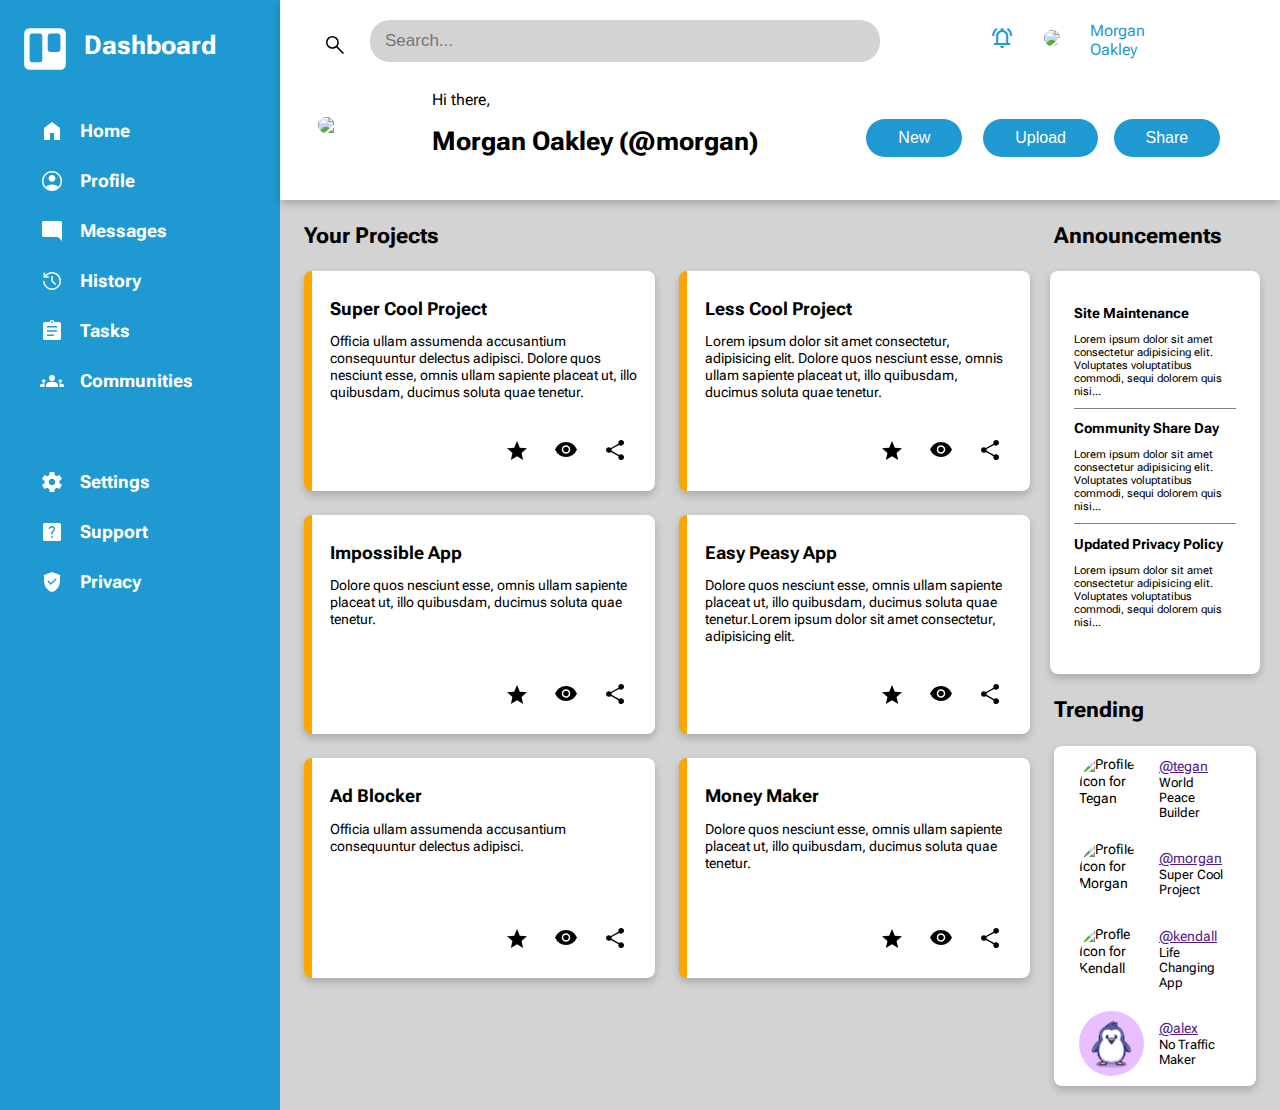
==== commit a13e29c9: "Add last icons/images, finalize font sizes, spacing, and layout" ====
--- a/index.html
+++ b/index.html
@@ -43,13 +43,13 @@
                     <a class="active bell" href="#home"><span class="material-symbols-outlined">
                         notifications_active
                         </span></a>
-                    <a class="profile-icon" href="#profile"><img id="profile-pic2" src="https://encrypted-tbn0.gstatic.com/images?q=tbn:ANd9GcRO4R8NUhWy8g_R76u5MQ1k25VVICcynHOOkg&usqp=CAU"></a>
+                    <a class="profile-icon" href="#profile"><img id="profile-pic2" src="https://helloartsy.com/wp-content/uploads/kids/cats/how-to-draw-a-small-cat/how-to-draw-a-small-cat-step-6.jpg"></a>
                     <a class="profile-name" href="#profile">Morgan Oakley</a>
                 </div>
             </div>
             <div class="bottom-header">
                 <div class="user-info">
-                    <img id="profile-pic" src="https://encrypted-tbn0.gstatic.com/images?q=tbn:ANd9GcRO4R8NUhWy8g_R76u5MQ1k25VVICcynHOOkg&usqp=CAU">
+                    <img id="profile-pic" src="https://helloartsy.com/wp-content/uploads/kids/cats/how-to-draw-a-small-cat/how-to-draw-a-small-cat-step-6.jpg">
                     <div class="greeting">
                         <p>Hi there,</p>
                         <h1>Morgan Oakley (@morgan)</h1>
@@ -67,8 +67,7 @@
             <section class="projects-area">
                 <article>
                     <h5>Super Cool Project</h5>
-                    <p>Lorem ipsum dolor sit amet consectetur, adipisicing elit. Officia ullam 
-                        assumenda accusantium consequuntur delectus adipisci. Dolore quos nesciunt 
+                    <p>Officia ullam assumenda accusantium consequuntur delectus adipisci. Dolore quos nesciunt 
                         esse, omnis ullam sapiente placeat ut, illo quibusdam, ducimus 
                         soluta quae tenetur.</p>
                         <div class="project-buttons">
@@ -79,8 +78,7 @@
                 </article> 
                 <article>
                     <h5>Less Cool Project</h5>
-                    <p>Lorem ipsum dolor sit amet consectetur, adipisicing elit. Officia ullam 
-                        assumenda accusantium consequuntur delectus adipisci. Dolore quos nesciunt 
+                    <p>Lorem ipsum dolor sit amet consectetur, adipisicing elit. Dolore quos nesciunt 
                         esse, omnis ullam sapiente placeat ut, illo quibusdam, ducimus 
                         soluta quae tenetur.</p>
                         <div class="project-buttons">
@@ -91,9 +89,7 @@
                 </article> 
                 <article>
                     <h5>Impossible App</h5>
-                    <p>Lorem ipsum dolor sit amet consectetur, adipisicing elit. Officia ullam 
-                        assumenda accusantium consequuntur delectus adipisci. Dolore quos nesciunt 
-                        esse, omnis ullam sapiente placeat ut, illo quibusdam, ducimus 
+                    <p>Dolore quos nesciunt esse, omnis ullam sapiente placeat ut, illo quibusdam, ducimus 
                         soluta quae tenetur.</p>
                         <div class="project-buttons">
                             <button type="button" class="save-button"></button>
@@ -103,10 +99,8 @@
                 </article> 
                 <article>
                     <h5>Easy Peasy App</h5>
-                    <p>Lorem ipsum dolor sit amet consectetur, adipisicing elit. Officia ullam 
-                        assumenda accusantium consequuntur delectus adipisci. Dolore quos nesciunt 
-                        esse, omnis ullam sapiente placeat ut, illo quibusdam, ducimus 
-                        soluta quae tenetur.</p>
+                    <p>Dolore quos nesciunt esse, omnis ullam sapiente placeat ut, illo quibusdam, ducimus 
+                        soluta quae tenetur.Lorem ipsum dolor sit amet consectetur, adipisicing elit.</p>
                         <div class="project-buttons">
                             <button type="button" class="save-button"></button>
                             <button type="button" class="hide-button"></button>
@@ -115,10 +109,7 @@
                 </article> 
                 <article>
                     <h5>Ad Blocker</h5>
-                    <p>Lorem ipsum dolor sit amet consectetur, adipisicing elit. Officia ullam 
-                        assumenda accusantium consequuntur delectus adipisci. Dolore quos nesciunt 
-                        esse, omnis ullam sapiente placeat ut, illo quibusdam, ducimus 
-                        soluta quae tenetur.</p>
+                    <p>Officia ullam assumenda accusantium consequuntur delectus adipisci.</p>
                         <div class="project-buttons">
                             <button type="button" class="save-button"></button>
                             <button type="button" class="hide-button"></button>
@@ -127,9 +118,7 @@
                 </article> 
                 <article>
                     <h5>Money Maker</h5>
-                    <p>Lorem ipsum dolor sit amet consectetur, adipisicing elit. Officia ullam 
-                        assumenda accusantium consequuntur delectus adipisci. Dolore quos nesciunt 
-                        esse, omnis ullam sapiente placeat ut, illo quibusdam, ducimus 
+                    <p>Dolore quos nesciunt esse, omnis ullam sapiente placeat ut, illo quibusdam, ducimus 
                         soluta quae tenetur.</p>
                         <div class="project-buttons">
                             <button type="button" class="save-button"></button>
@@ -140,35 +129,39 @@
             </section>
         </main>
         <section class="media-area">
-            <h4>Announcements</h4>
+            <h3>Announcements</h3>
             <section class="announcements-area">
-                    <h5>Site Maintenance</h5>
-                    <p>Lorem ipsum dolor sit amet consectetur adipisicing elit. 
-                        Voluptates voluptatibus commodi, sequi dolorem quis nisi...</p>
-                    <h5>Community Share Day</h5>
-                    <p>Lorem ipsum dolor sit amet consectetur adipisicing elit. 
-                        Voluptates voluptatibus commodi, sequi dolorem quis nisi...</p>
-                    <h5>Updated Privacy Policy</h5>
-                    <p>Lorem ipsum dolor sit amet consectetur adipisicing elit. 
-                        Voluptates voluptatibus commodi, sequi dolorem quis nisi...</p>
+                <h5>Site Maintenance</h5>
+                <p>Lorem ipsum dolor sit amet consectetur adipisicing elit. 
+                    Voluptates voluptatibus commodi, sequi dolorem quis nisi...</p>
+                <h5>Community Share Day</h5>
+                <p>Lorem ipsum dolor sit amet consectetur adipisicing elit. 
+                    Voluptates voluptatibus commodi, sequi dolorem quis nisi...</p>
+                <h5>Updated Privacy Policy</h5>
+                <p>Lorem ipsum dolor sit amet consectetur adipisicing elit. 
+                    Voluptates voluptatibus commodi, sequi dolorem quis nisi...</p>
             </section>
-            <h4>Trending</h4>
+            <h3>Trending</h3>
             <section class="trending-area">
                 <figure>
-                    <img src="https://hips.hearstapps.com/hmg-prod/images/dog-puppy-on-garden-royalty-free-image-1586966191.jpg?crop=0.752xw:1.00xh;0.175xw,0&resize=1200:*" alt="" style="width:50%">
-                    <figcaption>@tegan World Peace Builder</figcaption>
+                    <img src="https://cdn.shopify.com/s/files/1/0863/0604/products/cooldog_863bcc06-869a-480d-bcf0-9e3824cb142f.jpg?v=1596151021" alt="Profile Icon for Tegan">
+                    <a href="">@tegan</a>
+                    <figcaption>World Peace Builder</figcaption>
                 </figure>
                 <figure>
-                    <img src="https://hips.hearstapps.com/hmg-prod/images/dog-puppy-on-garden-royalty-free-image-1586966191.jpg?crop=0.752xw:1.00xh;0.175xw,0&resize=1200:*" alt="" style="width:50%">
-                    <figcaption>@morgan Super Cool Project</figcaption>
+                    <img src="https://helloartsy.com/wp-content/uploads/kids/cats/how-to-draw-a-small-cat/how-to-draw-a-small-cat-step-6.jpg" alt="Profile Icon for Morgan">
+                    <a href="">@morgan</a>
+                    <figcaption>Super Cool Project</figcaption>
                 </figure>
                 <figure>
-                    <img src="https://hips.hearstapps.com/hmg-prod/images/dog-puppy-on-garden-royalty-free-image-1586966191.jpg?crop=0.752xw:1.00xh;0.175xw,0&resize=1200:*" alt="" style="width:50%">
-                    <figcaption>@kendall Life Changing App</figcaption>
+                    <img src="https://assets.nintendo.com/image/upload/f_auto/q_auto/dpr_2.0/c_scale,w_400/ncom/en_US/games/switch/b/bear-and-breakfast-switch/description-image" alt="Profle Icon for Kendall">
+                    <a href="">@kendall</a>
+                    <figcaption>Life Changing App</figcaption>
                 </figure>
                 <figure>
-                    <img src="https://hips.hearstapps.com/hmg-prod/images/dog-puppy-on-garden-royalty-free-image-1586966191.jpg?crop=0.752xw:1.00xh;0.175xw,0&resize=1200:*" alt="" style="width:50%">
-                    <figcaption>@alex No Traffic Maker</figcaption>
+                    <img src="Assets/Icons/4900_10_06.jpg" alt="Profile Icon for Alex">
+                    <a href="">@alex</a>
+                    <figcaption>No Traffic Maker</figcaption>
                 </figure>
             </section>
         </section>
--- a/index.css
+++ b/index.css
@@ -2,12 +2,12 @@
 
 /*The whole page*/
 body {
-  margin: none;
-  padding: none;
+  margin: 0px;
+  padding: 0px;
   font-family: 'Roboto Flex', sans-serif;
   background-color: lightgrey;
   display: grid; /*inline-grid?*/
-  grid-template: 200px auto / 280px 2fr 1fr
+  grid-template: 200px auto / 280px 3fr 1fr
 }
 
 /*Navigation area on the side*/
@@ -37,7 +37,8 @@
   grid-column-start: 2;
   grid-column-end: 4;
   display: grid;
-  grid-template: 60px 140px / 3fr 2fr
+  grid-template: 60px 140px / 3fr 2fr;
+  box-shadow: 0 4px 8px 0 rgba(0, 0, 0, 0.2)
 }
 
 /*Top portion of header*/
@@ -67,12 +68,16 @@
 .searchbar input[type=text] {
   width: 80%;
   height: 30px;
-  padding: 6px;
+  padding: 6px 15px;
   margin-top: 10px;
   font-size: 17px;
   background-color: lightgray;
   border: none;
   border-radius: 20px;
+}
+
+.searchbar input[type=text]:focus {
+  border: orange
 }
 
 .icons {
@@ -96,6 +101,12 @@
   border-radius: 60px;
 }
 
+.profile-icon, .profile-name, .bell {
+  color: rgb(31, 153, 209);
+  text-decoration: none;
+  margin: 0px 10px;
+}
+
 /*Bottom portion of header*/
 .bottom-header {
   grid-column-start: 1;
@@ -126,12 +137,9 @@
   margin-left: 20px;
 }
 
-.greeting {
-  grid-column-start: 2;
-}
-
 h1 {
-  font-size: 1.5rem;
+  font-size: 2vw;
+  font-weight: bold;
 }
 
 .post-buttons {
@@ -150,29 +158,24 @@
 /*Project area in the middle*/
 h3 {
   font-size: 1.4rem;
+  padding-left: 24px;
 }
 
 .projects-area {
-  resize: both;
-  overflow: auto;
-  display: grid;
-  gap: 4px;
-  padding: 4px;
+  display: grid;
+  gap: 24px;
+  padding-left: 24px;
   grid-template-rows: repeat(3, 1fr);
   grid-template-columns: repeat(2, 1fr);
 }
 
 h5 {
-  margin: 10px 5px 5px;
+  margin: 10px 0px 5px;
   font-size: 1.1rem;
   font-weight: bold;
 }
 
-/*Announcements and Trending area on the right side*/
-h4 {
-  font-size: 1.4rem;
-}
-
+/*Media area on the right side*/
 .announcements-area {
   background-color: white;
   text-align: left;
@@ -181,12 +184,21 @@
   border-radius: 8px;
   font-size: 0.9rem;
   padding: 24px;
-  margin: 24px;
+  margin: 20px;
+  box-shadow: 0 4px 8px 0 rgba(0, 0, 0, 0.2);
 }
 
 .announcements-area > p {
   padding-bottom: 10px;
+  font-size: 0.7rem;
+}
+
+.announcements-area > p:not(:last-child) {
   border-bottom: solid 1px gray;
+}
+
+.announcements-area > h5 {
+  font-size: 0.9rem;
 }
 
 .trending-area {
@@ -196,6 +208,6 @@
   color: black;
   border-radius: 8px;
   font-size: 0.9rem;
-  padding: 24px;
   margin: 24px;
-}
+  box-shadow: 0 4px 8px 0 rgba(0, 0, 0, 0.2);
+}
--- a/lists+buttons.css
+++ b/lists+buttons.css
@@ -48,27 +48,22 @@
   }
   
   .project-buttons > button {
-    border: green solid 2px;
+    border: none;
     padding: 20px;
     width: 45px;
     height: 45px;
+    cursor: pointer;
   }
   
   .save-button {
-    background-color: rgb(31, 153, 209);
-    color: white; 
     background: url("Assets/Star.svg") center no-repeat;
   }
   
   .hide-button {
-    background-color: rgb(31, 153, 209);
-    color: white; 
     background: url("Assets/Eye.svg") center no-repeat;
   }
   
   .share-button {
-    background-color: rgb(31, 153, 209);
-    color: white; 
     background: url("Assets/Share1.svg") center no-repeat;
   }
 
@@ -94,9 +89,11 @@
     background-color: rgb(31, 153, 209);
     color: white; 
     border: none;
+    margin-top: 25px;
     padding: 10px 32px;
     width: auto;
     text-align: center;
     font-size: 16px;
     border-radius: 25px;
+    cursor: pointer;
   }--- a/articles+figures.css
+++ b/articles+figures.css
@@ -6,19 +6,45 @@
     border-radius: 8px;
     font-size: 1.1rem;
     padding: 18px;
-    margin: 18px;
-    height: 250px;
+    height: auto;
+    box-shadow: 0 4px 8px 0 rgba(0, 0, 0, 0.2)
 }
 
 article > p {
     font-size: 0.9rem;
-    height: 150px;
+    height: 80px;
     overflow: scroll;
 }
 
 
 figure {
-    background-color: blue;
-    padding: 12px;
+    padding: 10px;
+    margin: 0px 15px;
+    display: grid;
+    grid-template: auto auto / 1fr 2fr;
   }
-  +
+figure > a {
+    font-size: 0.9rem;
+    margin-bottom: 0px;
+    padding-bottom: 0px;
+    align-self: end;
+    padding-left: 15px;
+}
+
+figcaption {
+    font-size: 0.8rem;
+    grid-column-start: 2;
+    padding-left: 15px;
+
+}
+  
+figure > img {
+    grid-row-start: 1;
+    grid-row-end: 3;
+    border-radius: 60px;
+    align-self: center;
+    justify-self: end;
+    width: 65px;
+    height: 65px;
+}